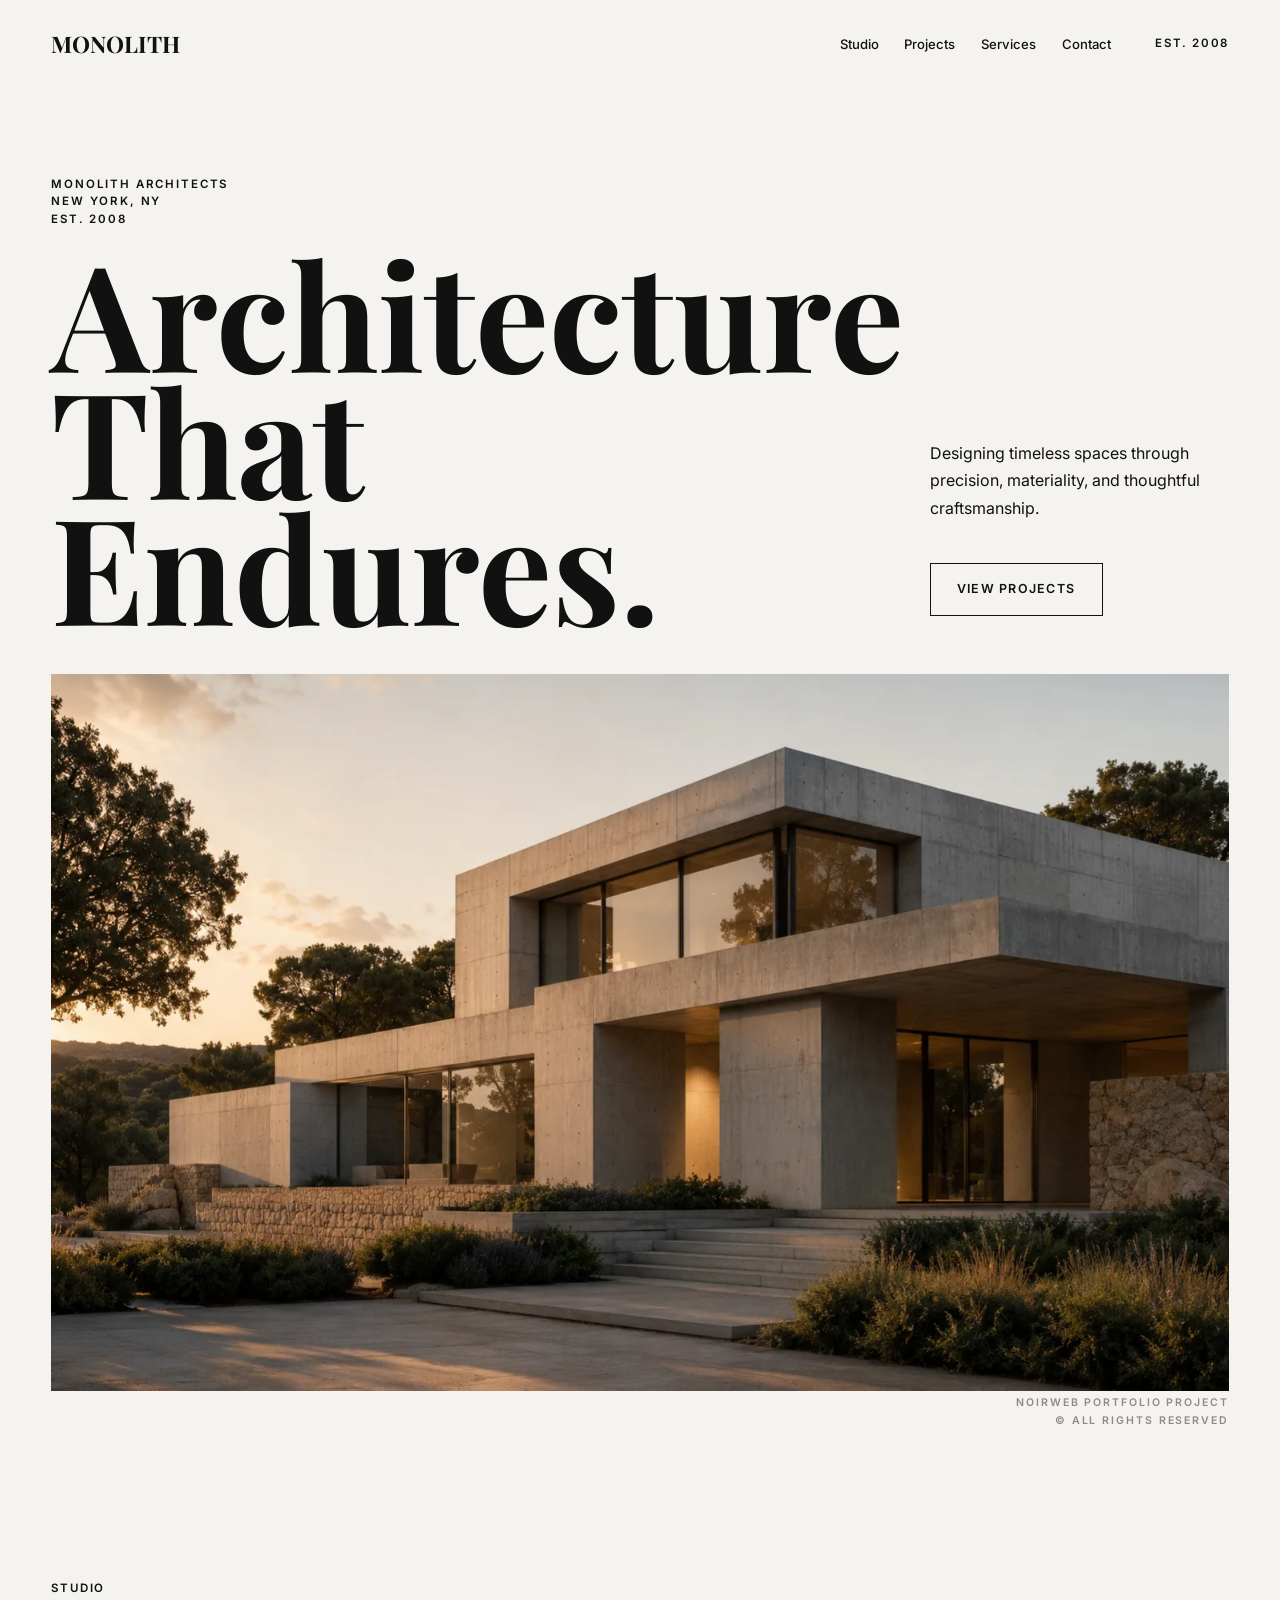
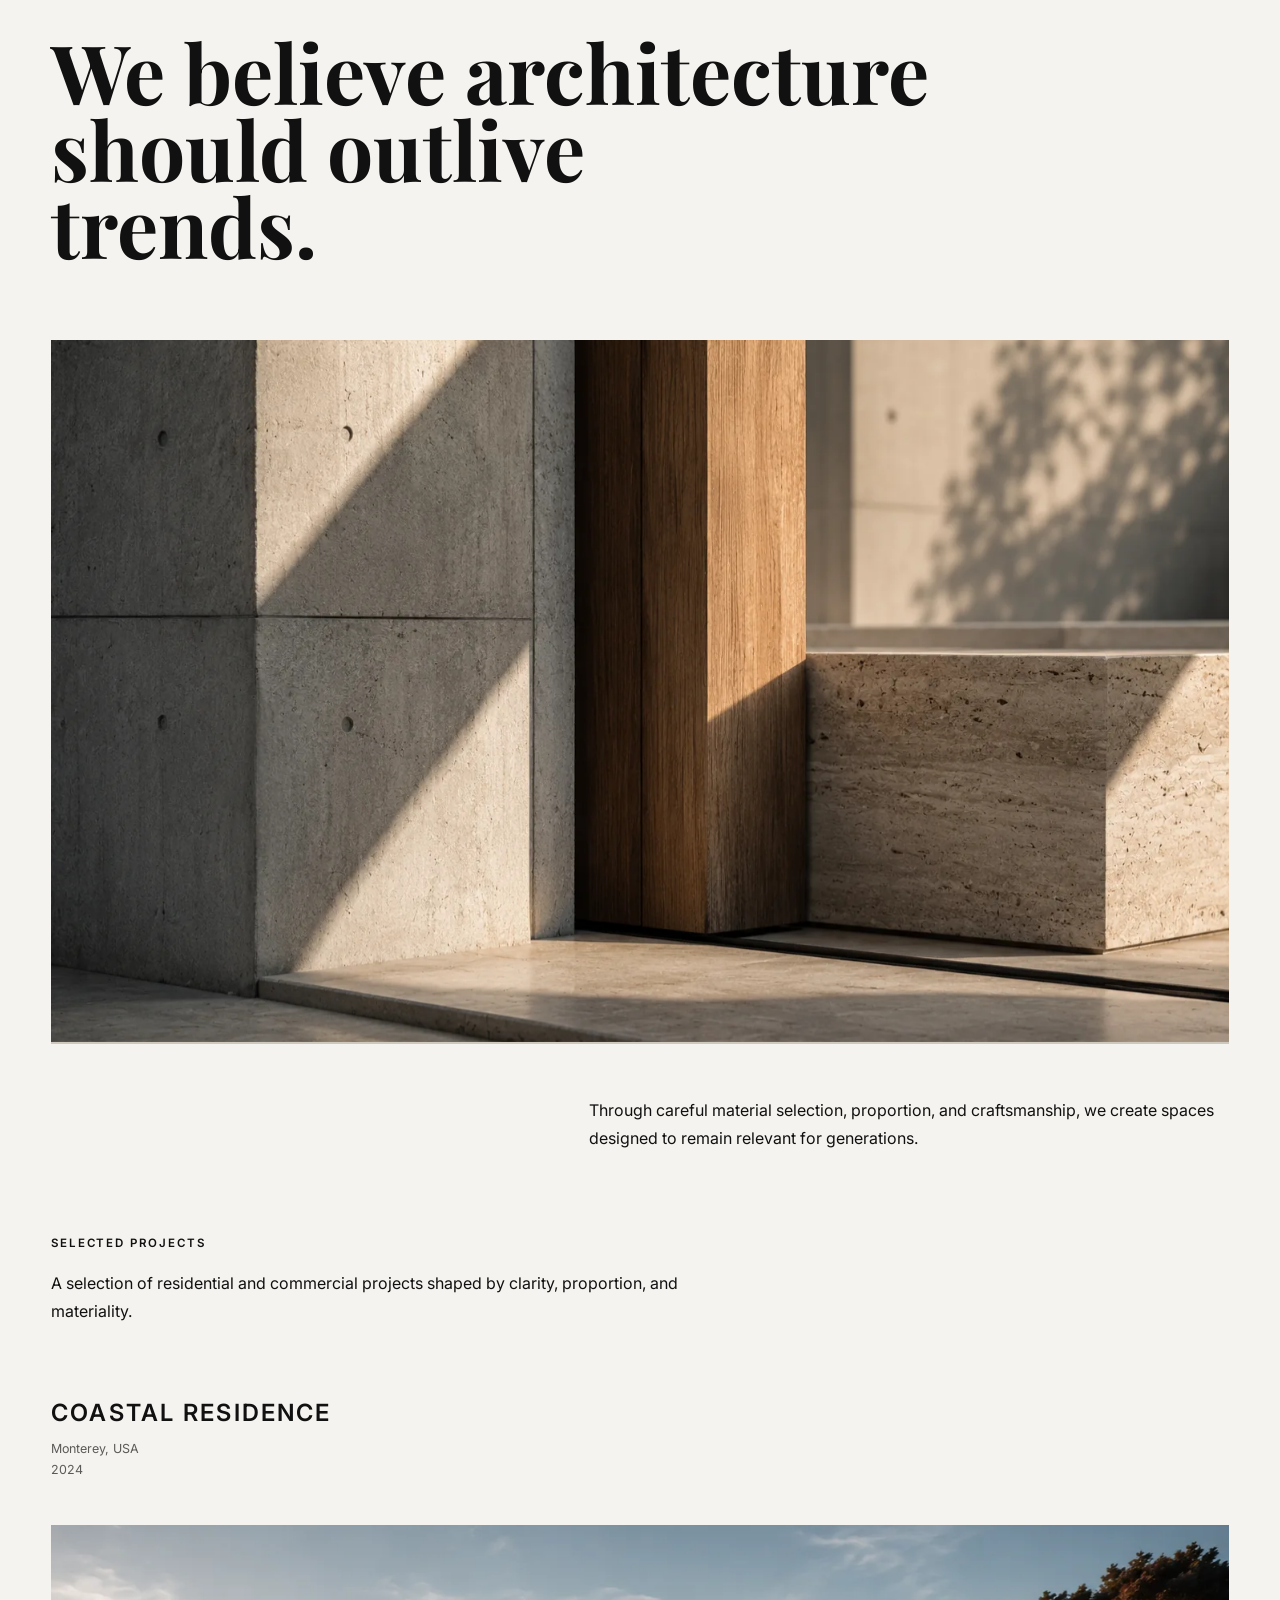
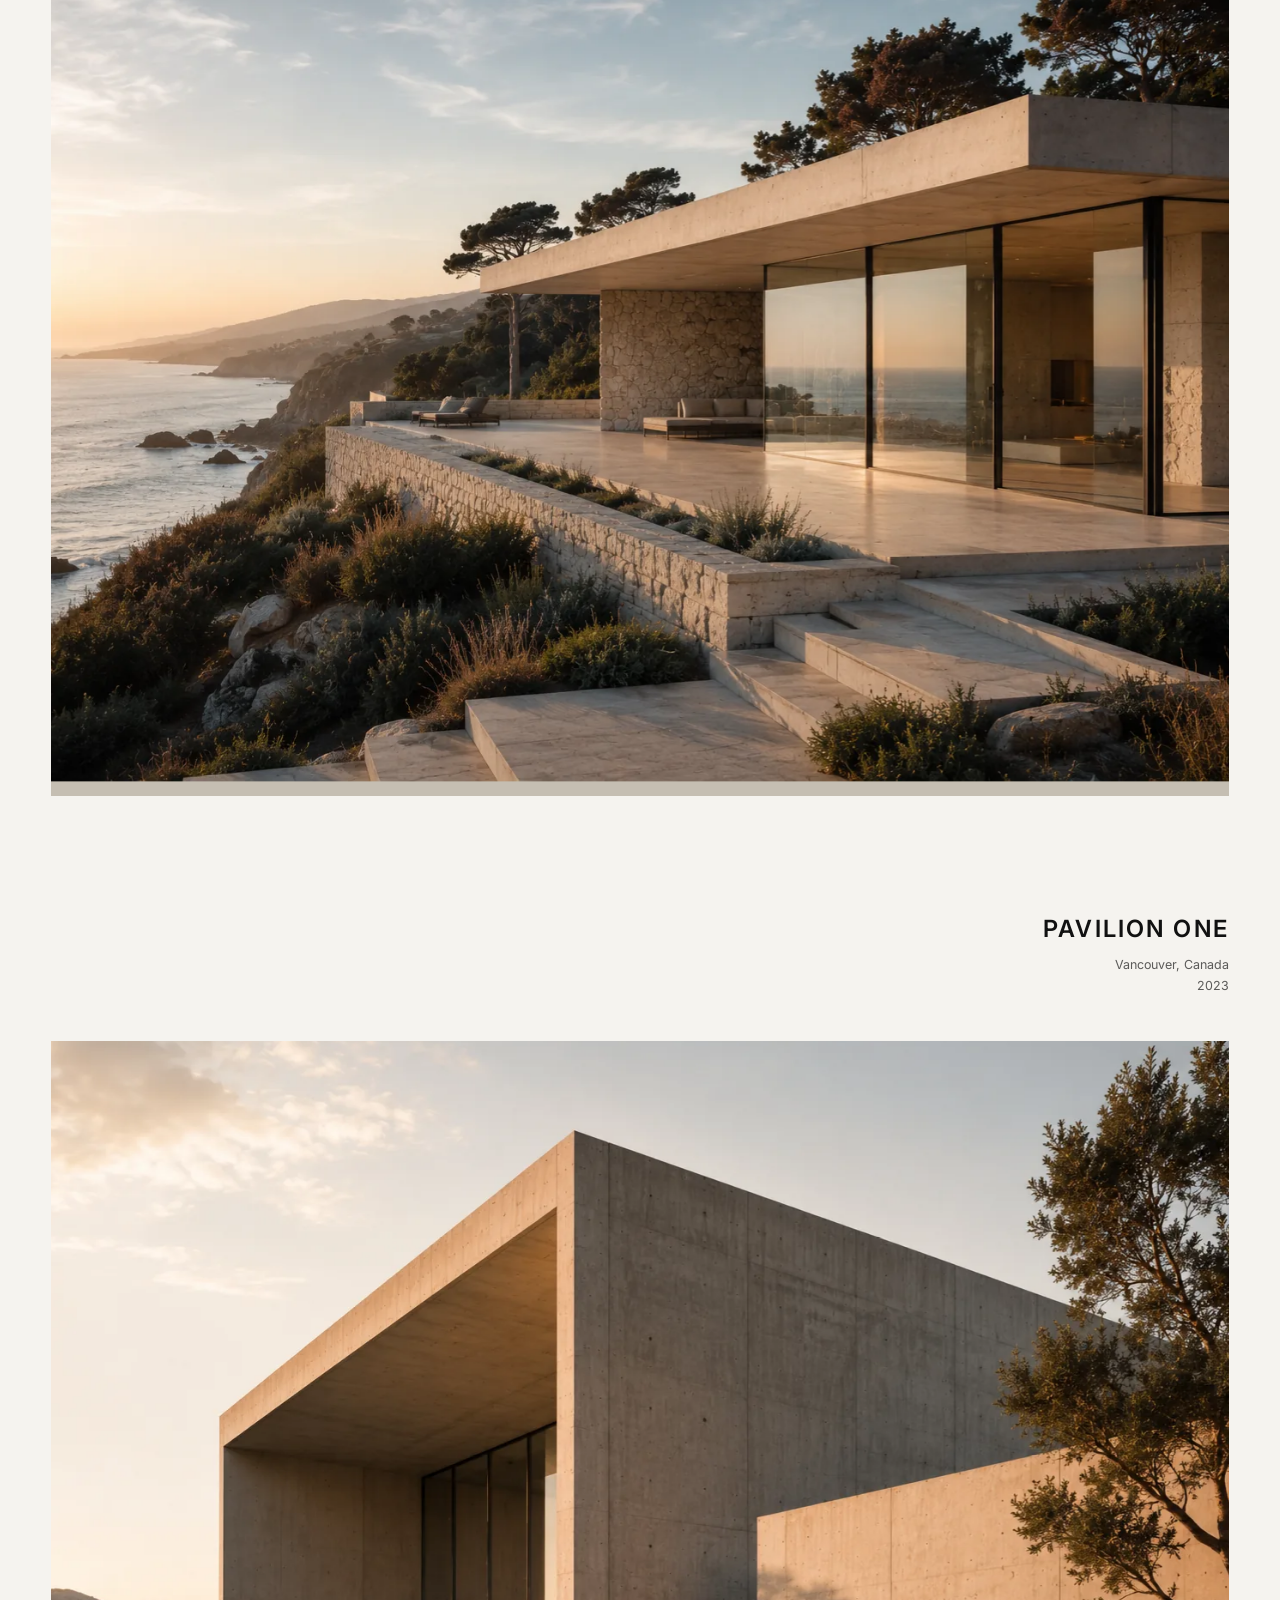
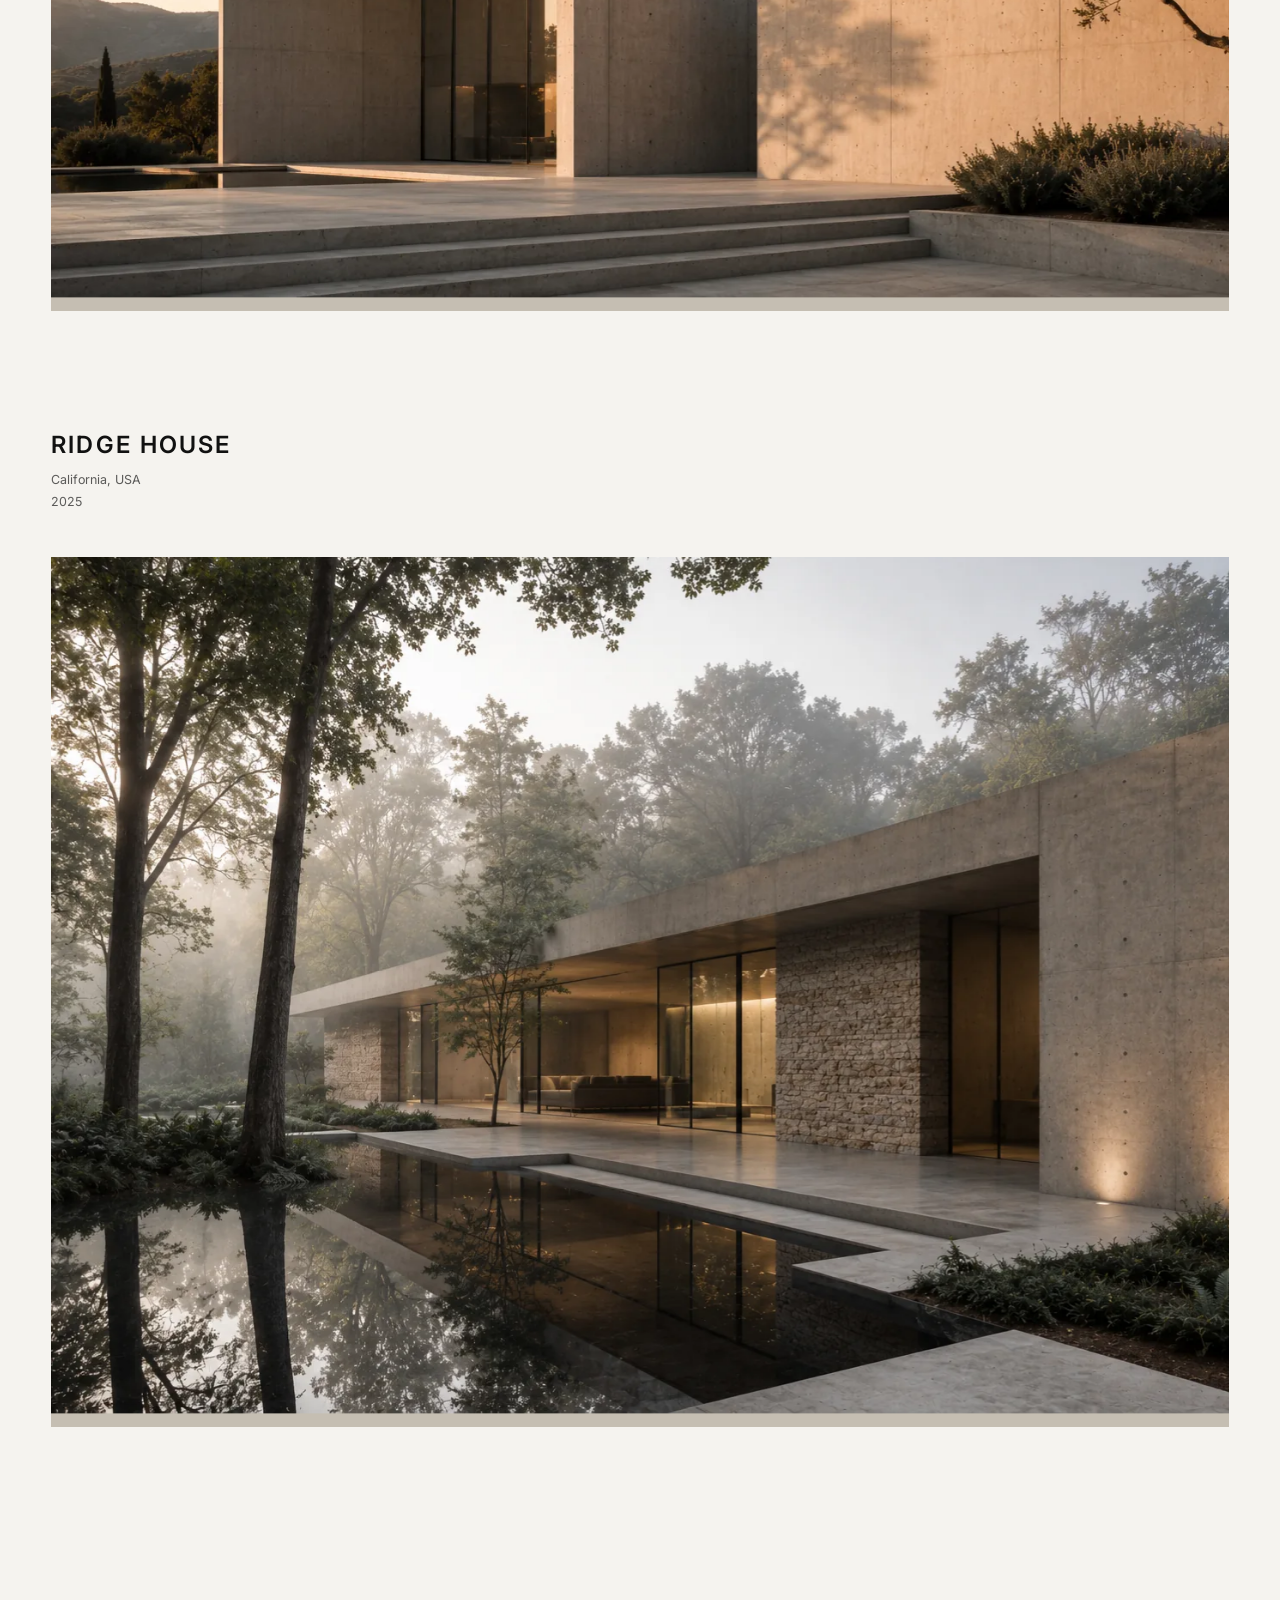
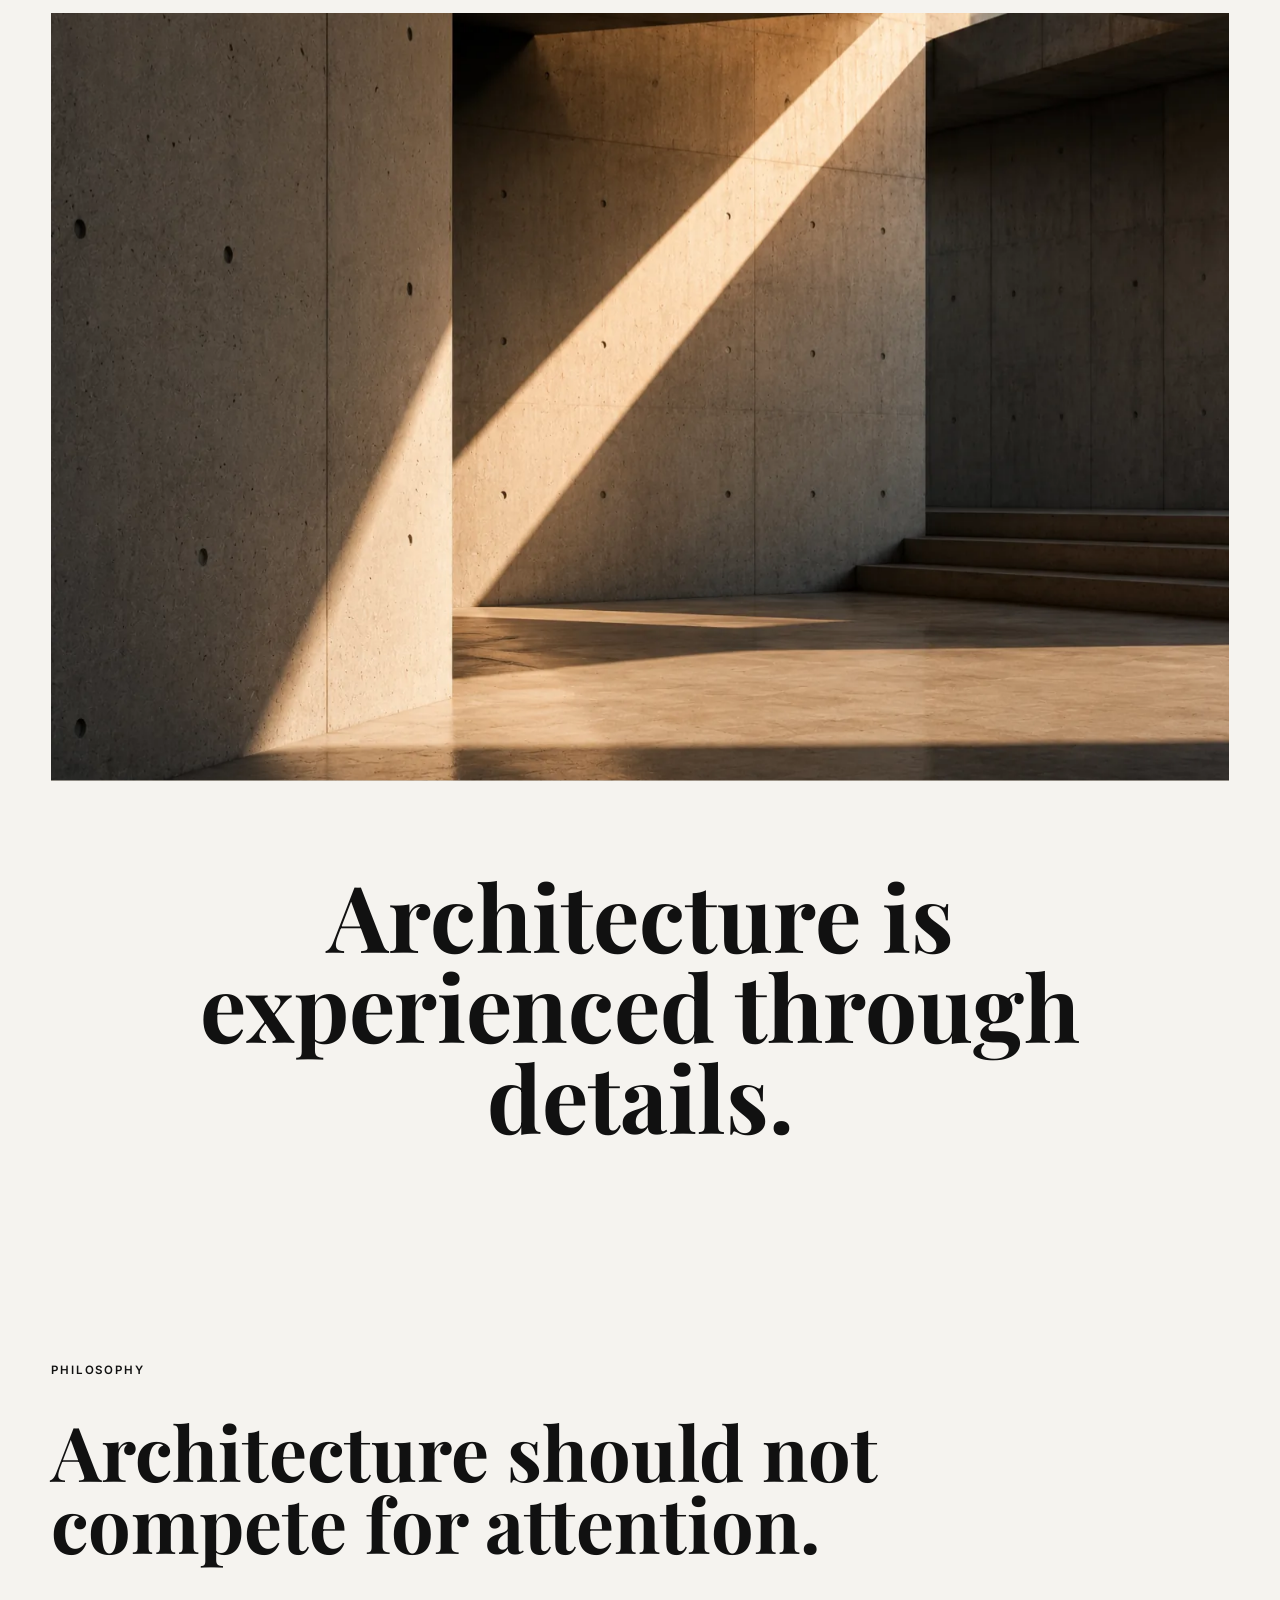
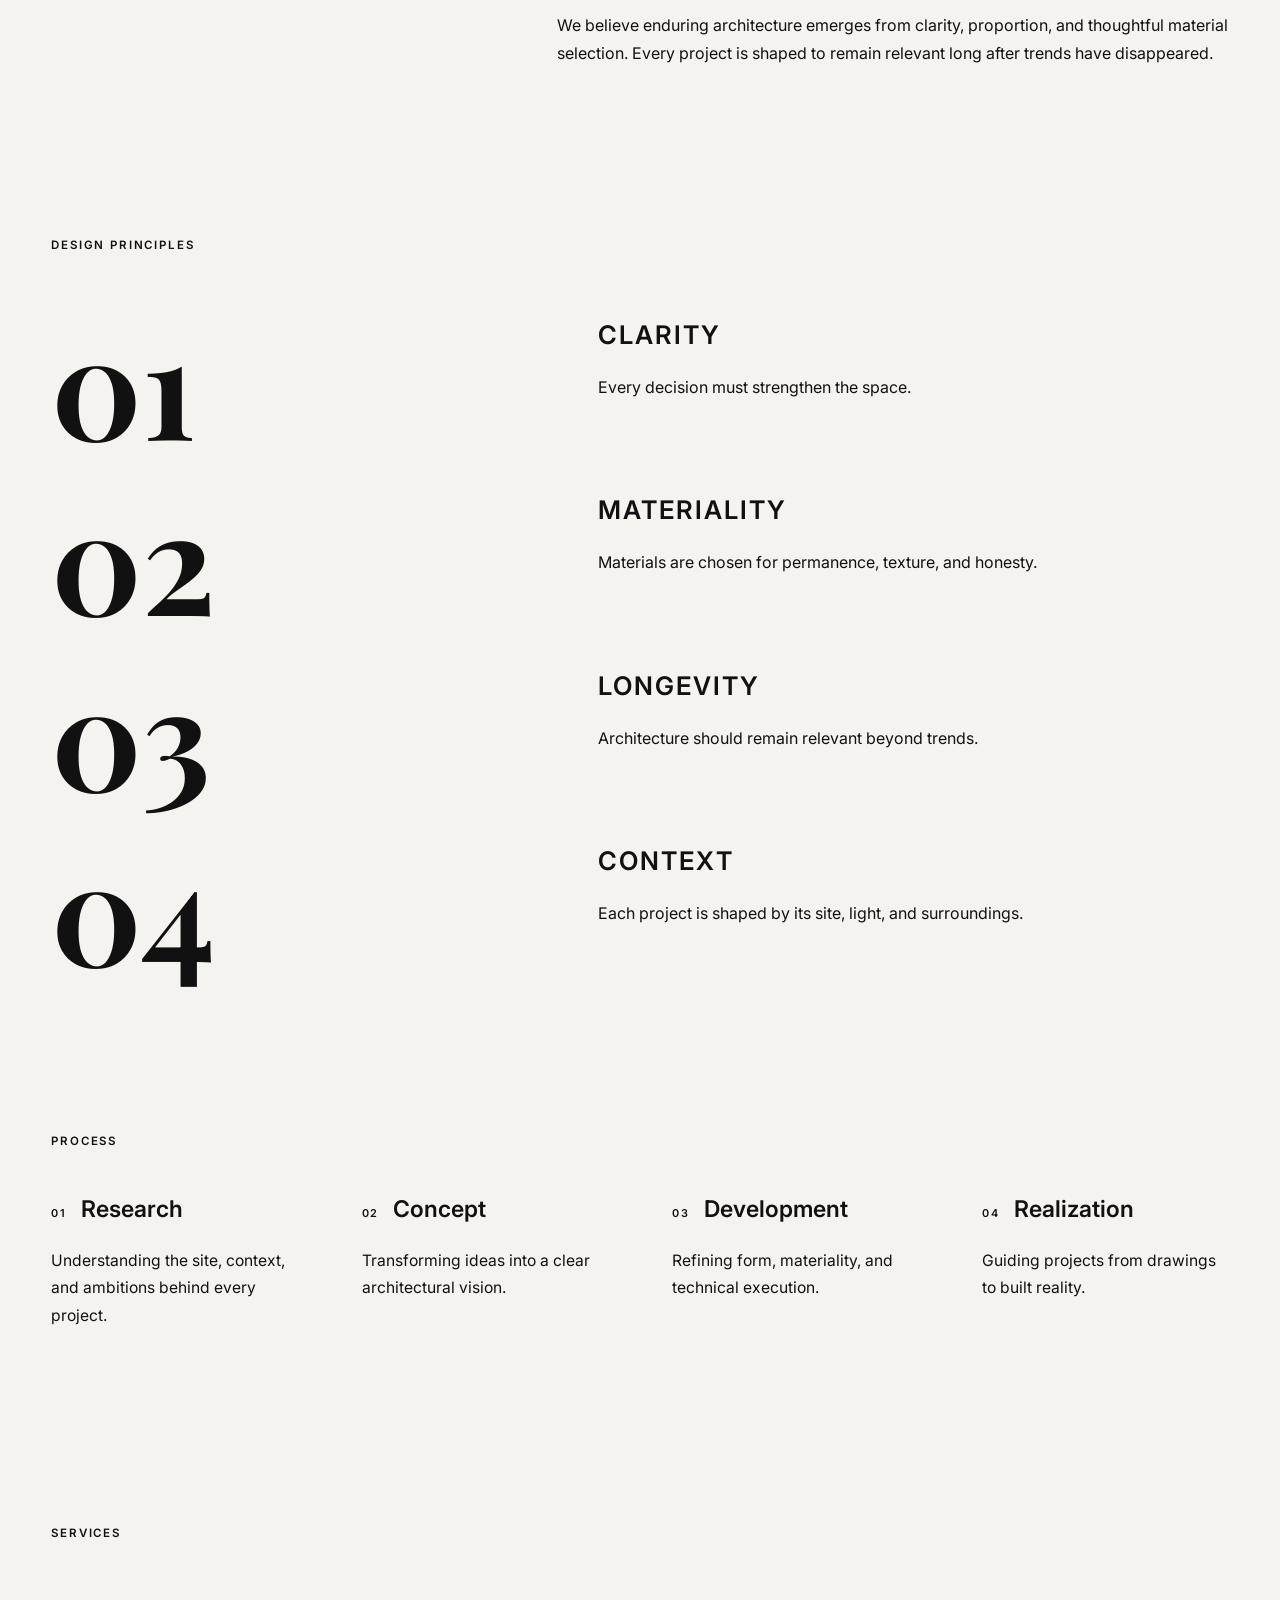
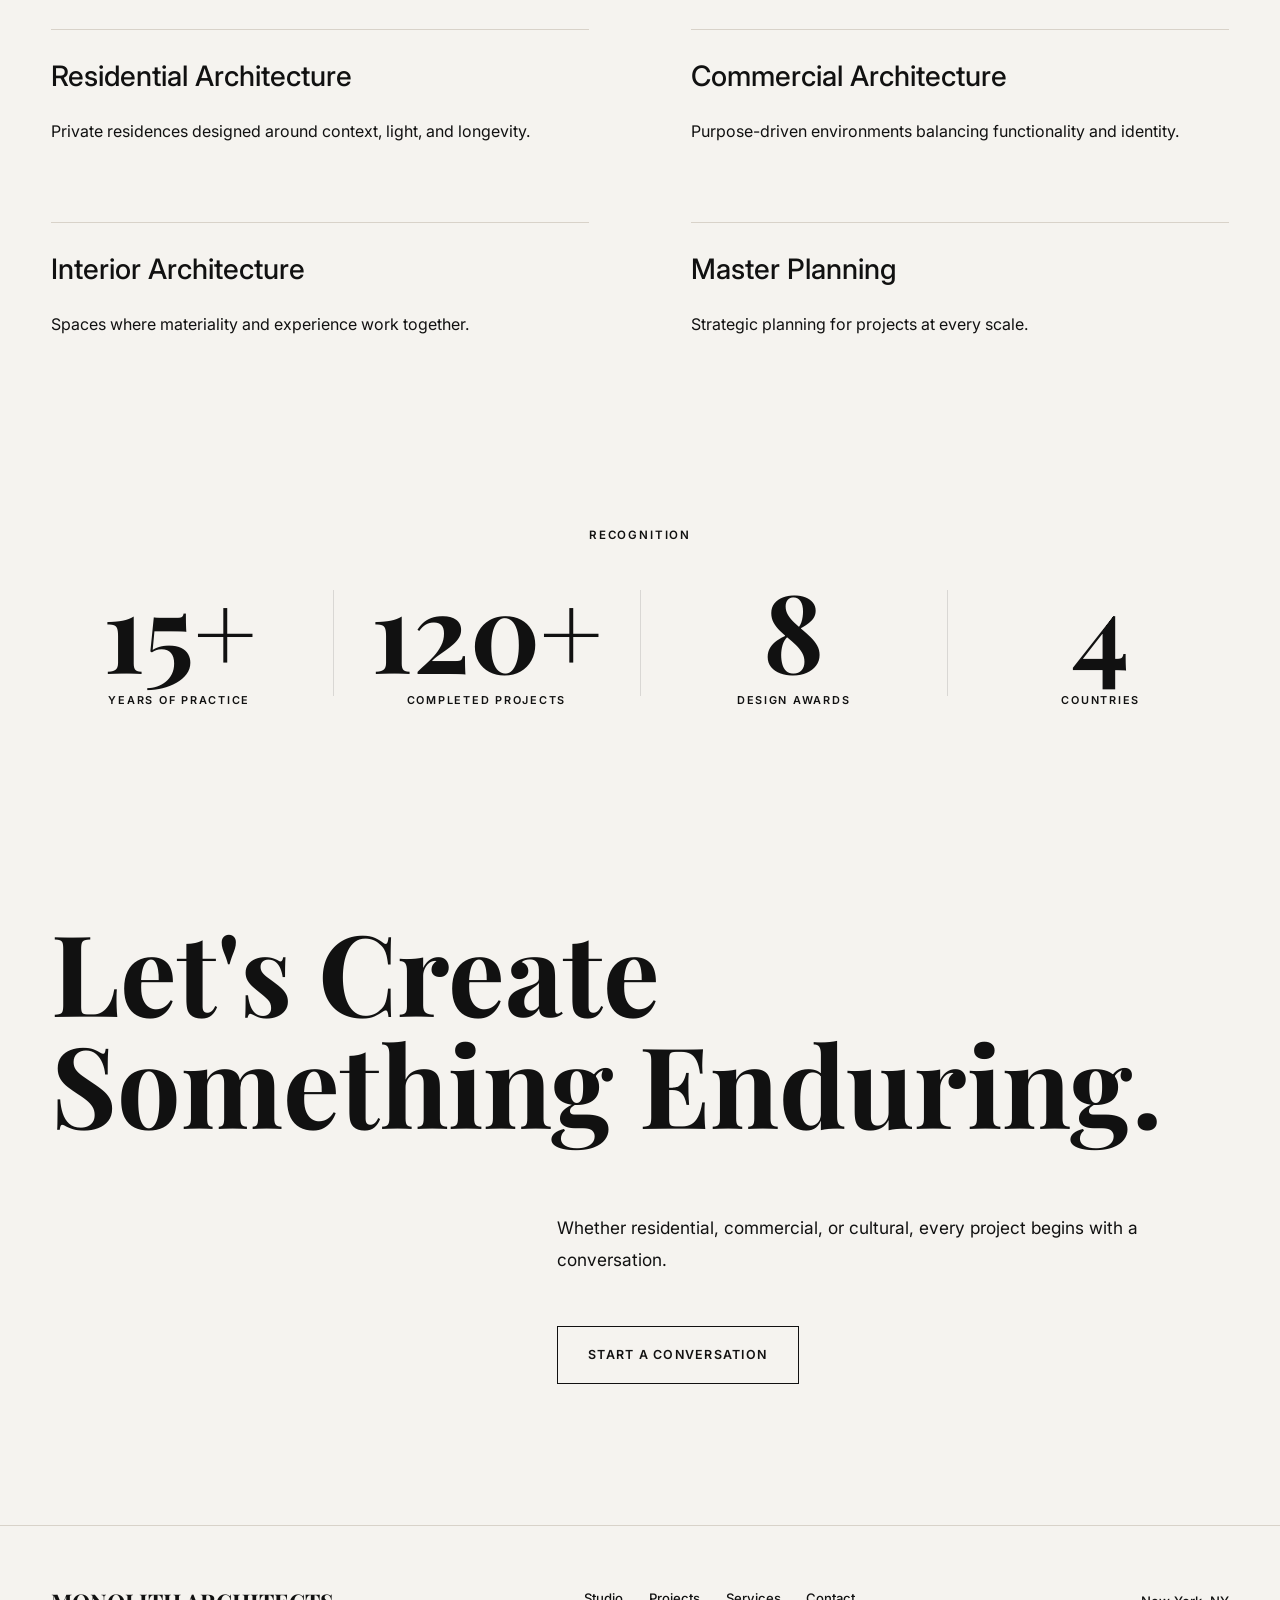
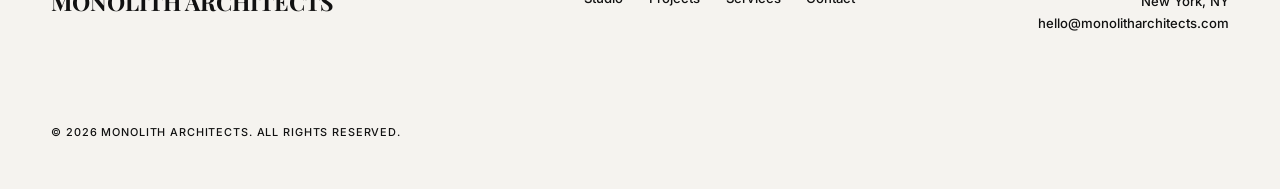
==== work/architecture-studio/index.html @ caad2c8f "Add portfolio projects to NoirWeb Studio" ====
<!DOCTYPE html>
<html lang="en">
  <head>
    <meta charset="UTF-8" />
    <meta name="viewport" content="width=device-width, initial-scale=1.0" />
    <meta
      name="description"
      content="Monolith Architects is a New York architecture studio designing timeless residential and commercial spaces through precision, materiality, and craftsmanship."
    />
    <title>Monolith Architects | Architecture Studio</title>
    <link rel="icon" href="assets/favicon.svg" type="image/svg+xml" />
    <link rel="preconnect" href="https://fonts.googleapis.com" />
    <link rel="preconnect" href="https://fonts.gstatic.com" crossorigin />
    <link
      href="https://fonts.googleapis.com/css2?family=Inter:wght@400;500;600&family=Playfair+Display:wght@600;700&display=swap"
      rel="stylesheet"
    />
    <link rel="stylesheet" href="style.css" />
  </head>
  <body>
    <header class="site-header" data-header>
      <nav class="navbar" aria-label="Primary navigation">
        <a class="brand" href="./" aria-label="Monolith Architects home">
          MONOLITH
        </a>

        <button
          class="menu-toggle"
          type="button"
          aria-label="Open navigation menu"
          aria-expanded="false"
          aria-controls="mobile-menu"
          data-menu-toggle
        >
          <span></span>
          <span></span>
        </button>

        <div class="nav-links" data-nav-links>
          <a href="#studio">Studio</a>
          <a href="#projects">Projects</a>
          <a href="#services">Services</a>
          <a href="#contact">Contact</a>
          <span class="established" aria-label="Established 2008">
            EST. 2008
          </span>
        </div>
      </nav>

      <div class="mobile-menu" id="mobile-menu" data-mobile-menu>
        <a href="#studio">Studio</a>
        <a href="#projects">Projects</a>
        <a href="#services">Services</a>
        <a href="#contact">Contact</a>
      </div>
    </header>

    <main>
      <section class="hero reveal-section" aria-labelledby="hero-title">
        <div class="hero-content">
          <div class="hero-meta">
            <p class="hero-label">MONOLITH ARCHITECTS</p>
            <p>NEW YORK, NY</p>
            <p>EST. 2008</p>
          </div>
          <h1 class="hero-title" id="hero-title">
            Architecture<br />
            That Endures.
          </h1>
          <div class="hero-copy">
            <p>
              Designing timeless spaces through precision, materiality, and
              thoughtful craftsmanship.
            </p>
            <a class="primary-button" href="#projects">View Projects</a>
          </div>
        </div>

        <div
          class="hero-image-placeholder"
        >
          <picture>
            <source
              type="image/webp"
              srcset="
                assets/images/hero-monolith-768.webp 768w,
                assets/images/hero-monolith.webp     1536w
              "
              sizes="100vw"
            />
            <img
              src="assets/images/hero-monolith.jpg"
              alt="Monolith Architects exterior architecture"
              width="1536"
              height="1024"
              decoding="async"
              fetchpriority="high"
              data-parallax-image
            />
          </picture>
        </div>

        <p class="hero-attribution">
          NOIRWEB PORTFOLIO PROJECT<br />
          &copy; ALL RIGHTS RESERVED
        </p>
      </section>

      <section
        class="studio reveal-section"
        id="studio"
        data-nav-section="studio"
        aria-labelledby="studio-title"
      >
        <p class="section-label">STUDIO</p>

        <h2 class="studio-title" id="studio-title">
          We believe architecture<br />
          should outlive<br />
          trends.
        </h2>

        <div
          class="studio-image-placeholder"
        >
          <picture>
            <source
              type="image/webp"
              srcset="
                assets/images/studio-detail-768.webp 768w,
                assets/images/studio-detail.webp     1536w
              "
              sizes="100vw"
            />
            <img
              src="assets/images/studio-detail.jpg"
              alt="Architectural studio material detail"
              width="1536"
              height="1024"
              loading="lazy"
              decoding="async"
              data-parallax-image
            />
          </picture>
        </div>

        <p class="studio-copy">
          Through careful material selection, proportion, and craftsmanship, we
          create spaces designed to remain relevant for generations.
        </p>
      </section>

      <section
        class="selected-projects reveal-section"
        id="projects"
        data-nav-section="projects"
        aria-labelledby="projects-title"
      >
        <div class="projects-intro">
          <p class="section-label" id="projects-title">SELECTED PROJECTS</p>
          <p>
            A selection of residential and commercial projects shaped by
            clarity, proportion, and materiality.
          </p>
        </div>

        <div class="project-list">
          <article class="project-entry">
            <div class="project-meta">
              <h2>COASTAL RESIDENCE</h2>
              <p>Monterey, USA</p>
              <p>2024</p>
            </div>

            <div
              class="project-image-placeholder"
            >
              <picture>
                <source
                  type="image/webp"
                  srcset="
                    assets/images/coastal-residence-768.webp 768w,
                    assets/images/coastal-residence.webp     1536w
                  "
                  sizes="100vw"
                />
                <img
                  src="assets/images/coastal-residence.jpg"
                  alt="Coastal Residence architecture project"
                  width="1536"
                  height="1024"
                  loading="lazy"
                  decoding="async"
                  data-parallax-image
                />
              </picture>
            </div>
          </article>

          <article class="project-entry project-entry-right">
            <div class="project-meta">
              <h2>PAVILION ONE</h2>
              <p>Vancouver, Canada</p>
              <p>2023</p>
            </div>

            <div
              class="project-image-placeholder"
            >
              <picture>
                <source
                  type="image/webp"
                  srcset="
                    assets/images/pavilion-one-768.webp 768w,
                    assets/images/pavilion-one.webp     1536w
                  "
                  sizes="100vw"
                />
                <img
                  src="assets/images/pavilion-one.jpg"
                  alt="Pavilion One architecture project"
                  width="1536"
                  height="1024"
                  loading="lazy"
                  decoding="async"
                  data-parallax-image
                />
              </picture>
            </div>
          </article>

          <article class="project-entry">
            <div class="project-meta">
              <h2>RIDGE HOUSE</h2>
              <p>California, USA</p>
              <p>2025</p>
            </div>

            <div
              class="project-image-placeholder"
            >
              <picture>
                <source
                  type="image/webp"
                  srcset="
                    assets/images/project-03-768.webp 768w,
                    assets/images/project-03.webp     1536w
                  "
                  sizes="100vw"
                />
                <img
                  src="assets/images/project-03.jpg"
                  alt="Ridge House architecture project"
                  width="1536"
                  height="1024"
                  loading="lazy"
                  decoding="async"
                  data-parallax-image
                />
              </picture>
            </div>
          </article>
        </div>
      </section>

      <section
        class="architectural-detail reveal-section"
        data-nav-section="projects"
        aria-labelledby="detail-title"
      >
        <div
          class="detail-image-placeholder"
        >
          <picture>
            <source
              type="image/webp"
              srcset="
                assets/images/architectural-detail-768.webp 768w,
                assets/images/architectural-detail.webp     1536w
              "
              sizes="100vw"
            />
            <img
              src="assets/images/architectural-detail.jpg"
              alt="Architectural detail study"
              width="1536"
              height="1024"
              loading="lazy"
              decoding="async"
              data-parallax-image
            />
          </picture>
        </div>

        <h2 class="detail-title" id="detail-title">
          Architecture is experienced through details.
        </h2>
      </section>

      <section
        class="philosophy reveal-section"
        data-nav-section="studio"
        aria-labelledby="philosophy-title"
      >
        <p class="section-label">PHILOSOPHY</p>

        <h2 class="philosophy-title" id="philosophy-title">
          Architecture should not<br />
          compete for attention.
        </h2>

        <p class="philosophy-copy">
          We believe enduring architecture emerges from clarity, proportion, and
          thoughtful material selection. Every project is shaped to remain
          relevant long after trends have disappeared.
        </p>
      </section>

      <section
        class="design-principles reveal-section"
        data-nav-section="studio"
        aria-labelledby="principles-title"
      >
        <p class="section-label" id="principles-title">DESIGN PRINCIPLES</p>

        <div class="principles-list">
          <article class="principle-item">
            <p class="principle-number">01</p>
            <div>
              <h2>CLARITY</h2>
              <p>Every decision must strengthen the space.</p>
            </div>
          </article>

          <article class="principle-item">
            <p class="principle-number">02</p>
            <div>
              <h2>MATERIALITY</h2>
              <p>
                Materials are chosen for permanence, texture, and honesty.
              </p>
            </div>
          </article>

          <article class="principle-item">
            <p class="principle-number">03</p>
            <div>
              <h2>LONGEVITY</h2>
              <p>Architecture should remain relevant beyond trends.</p>
            </div>
          </article>

          <article class="principle-item">
            <p class="principle-number">04</p>
            <div>
              <h2>CONTEXT</h2>
              <p>Each project is shaped by its site, light, and surroundings.</p>
            </div>
          </article>
        </div>
      </section>

      <section
        class="process reveal-section"
        data-nav-section="studio"
        aria-labelledby="process-title"
      >
        <p class="section-label" id="process-title">PROCESS</p>

        <div class="process-list">
          <article class="process-stage">
            <h2><span>01</span> Research</h2>
            <p>
              Understanding the site, context, and ambitions behind every
              project.
            </p>
          </article>

          <article class="process-stage">
            <h2><span>02</span> Concept</h2>
            <p>Transforming ideas into a clear architectural vision.</p>
          </article>

          <article class="process-stage">
            <h2><span>03</span> Development</h2>
            <p>Refining form, materiality, and technical execution.</p>
          </article>

          <article class="process-stage">
            <h2><span>04</span> Realization</h2>
            <p>Guiding projects from drawings to built reality.</p>
          </article>
        </div>
      </section>

      <section
        class="services reveal-section"
        id="services"
        data-nav-section="services"
        aria-labelledby="services-title"
      >
        <p class="section-label" id="services-title">SERVICES</p>

        <div class="services-list">
          <article class="service-item">
            <h2>Residential Architecture</h2>
            <p>
              Private residences designed around context, light, and longevity.
            </p>
          </article>

          <article class="service-item">
            <h2>Commercial Architecture</h2>
            <p>
              Purpose-driven environments balancing functionality and identity.
            </p>
          </article>

          <article class="service-item">
            <h2>Interior Architecture</h2>
            <p>Spaces where materiality and experience work together.</p>
          </article>

          <article class="service-item">
            <h2>Master Planning</h2>
            <p>Strategic planning for projects at every scale.</p>
          </article>
        </div>
      </section>

      <section
        class="recognition reveal-section"
        data-nav-section="contact"
        aria-labelledby="recognition-title"
      >
        <p class="section-label" id="recognition-title">RECOGNITION</p>

        <div class="recognition-list">
          <div class="recognition-item">
            <p class="recognition-number" data-count-to="15" data-count-suffix="+">
              15+
            </p>
            <p>Years of Practice</p>
          </div>

          <div class="recognition-item">
            <p class="recognition-number" data-count-to="120" data-count-suffix="+">
              120+
            </p>
            <p>Completed Projects</p>
          </div>

          <div class="recognition-item">
            <p class="recognition-number" data-count-to="8">8</p>
            <p>Design Awards</p>
          </div>

          <div class="recognition-item">
            <p class="recognition-number" data-count-to="4">4</p>
            <p>Countries</p>
          </div>
        </div>
      </section>

      <section
        class="contact-cta reveal-section"
        id="contact"
        data-nav-section="contact"
        aria-labelledby="contact-title"
      >
        <h2 class="contact-title" id="contact-title">
          Let's Create<br />
          Something Enduring.
        </h2>

        <div class="contact-content">
          <p>
            Whether residential, commercial, or cultural, every project begins
            with a conversation.
          </p>
          <a class="primary-button" href="mailto:hello@monolitharchitects.com">
            Start a Conversation
          </a>
        </div>
      </section>
    </main>

    <footer class="site-footer" data-nav-section="contact">
      <div class="footer-main">
        <a class="footer-brand" href="./" aria-label="Monolith Architects home">
          MONOLITH ARCHITECTS
        </a>

        <nav class="footer-nav" aria-label="Footer navigation">
          <a href="#studio">Studio</a>
          <a href="#projects">Projects</a>
          <a href="#services">Services</a>
          <a href="#contact">Contact</a>
        </nav>

        <div class="footer-contact">
          <p>New York, NY</p>
          <a href="mailto:hello@monolitharchitects.com">
            hello@monolitharchitects.com
          </a>
        </div>
      </div>

      <p class="footer-copyright">
        &copy; 2026 Monolith Architects. All Rights Reserved.
      </p>
    </footer>

    <script src="script.js"></script>
  </body>
</html>
---- work/architecture-studio/style.css ----
:root {
  --color-background: #f5f3ef;
  --color-text: #111111;
  --color-border: #d8d2c9;
  --font-brand: "Playfair Display", Georgia, serif;
  --font-body: "Inter", Arial, sans-serif;
  --header-height: 88px;
  --page-padding: clamp(1.25rem, 4vw, 3.5rem);
}

* {
  box-sizing: border-box;
}

html {
  max-width: 100%;
  min-height: 100%;
  overflow-x: hidden;
  background: var(--color-background);
  scroll-behavior: smooth;
}

body {
  max-width: 100%;
  overflow-x: hidden;
  margin: 0;
  background: var(--color-background);
  color: var(--color-text);
  font-family: var(--font-body);
}

img {
  max-width: 100%;
}

a {
  color: inherit;
  text-decoration: none;
}

a:focus-visible,
button:focus-visible {
  outline: 1px solid currentColor;
  outline-offset: 0.35rem;
}

button {
  border: 0;
  background: none;
  color: inherit;
  font: inherit;
}

main {
  background: var(--color-background);
}

section[id] {
  scroll-margin-top: calc(var(--header-height) + 2rem);
}

.reveal-section {
  opacity: 0;
  transform: translateY(24px);
  transition:
    opacity 900ms ease,
    transform 900ms ease;
}

.reveal-section.is-visible {
  opacity: 1;
  transform: translateY(0);
}

.site-header {
  position: sticky;
  top: 0;
  z-index: 20;
  width: 100%;
  background: transparent;
  border-bottom: 1px solid transparent;
  transition:
    background 220ms ease,
    border-color 220ms ease,
    backdrop-filter 220ms ease;
}

.site-header.is-scrolled {
  background: rgba(245, 243, 239, 0.88);
  border-bottom-color: var(--color-border);
  backdrop-filter: blur(12px);
}

.navbar {
  position: relative;
  display: grid;
  grid-template-columns: minmax(max-content, 0.65fr) auto;
  align-items: center;
  min-height: var(--header-height);
  padding: 0 var(--page-padding);
}

.brand {
  justify-self: start;
  font-family: var(--font-brand);
  font-size: clamp(1.4rem, 1.78vw, 1.8rem);
  font-weight: 700;
  line-height: 1;
  letter-spacing: 0;
  transition: opacity 180ms ease;
}

.established {
  margin-left: clamp(0.75rem, 1.5vw, 1.4rem);
  font-size: 0.72rem;
  font-weight: 600;
  line-height: 1;
  letter-spacing: 0.14em;
  text-transform: uppercase;
}

.nav-links {
  justify-self: end;
  display: flex;
  align-items: center;
  gap: clamp(1.2rem, 2vw, 2rem);
  font-size: 0.82rem;
  font-weight: 500;
}

.nav-links a,
.mobile-menu a {
  position: relative;
  transition: opacity 180ms ease;
}

.nav-links a::after,
.mobile-menu a::after {
  position: absolute;
  left: 0;
  bottom: -0.45rem;
  width: 100%;
  height: 1px;
  background: var(--color-text);
  content: "";
  opacity: 0;
  transform: scaleX(0.72);
  transform-origin: left center;
  transition:
    opacity 180ms ease,
    transform 180ms ease;
}

.nav-links a.is-active::after,
.mobile-menu a.is-active::after {
  opacity: 1;
  transform: scaleX(1);
}

.brand:hover,
.nav-links a:hover,
.mobile-menu a:hover {
  opacity: 0.58;
}

.menu-toggle {
  display: none;
}

.mobile-menu {
  display: none;
}

.cursor-follower {
  position: fixed;
  top: 0;
  left: 0;
  z-index: 100;
  width: 2rem;
  height: 2rem;
  border: 1px solid rgba(17, 17, 17, 0.22);
  border-radius: 50%;
  opacity: 0;
  pointer-events: none;
  transform: translate3d(-50%, -50%, 0) scale(0.82);
  transition:
    opacity 220ms ease,
    border-color 220ms ease,
    background 220ms ease;
  will-change: transform;
}

.cursor-follower.is-visible {
  opacity: 0.72;
}

.cursor-follower.is-interactive {
  border-color: rgba(17, 17, 17, 0.34);
  background: rgba(17, 17, 17, 0.045);
}

.hero {
  position: relative;
  min-height: calc(100vh - var(--header-height));
  padding: clamp(4rem, 7vw, 7rem) var(--page-padding)
    clamp(3rem, 5vw, 5rem);
}

.hero-content {
  display: grid;
  grid-template-columns: minmax(0, 1.45fr) minmax(18rem, 0.55fr);
  column-gap: clamp(2rem, 7vw, 7rem);
  align-items: end;
  margin-bottom: clamp(2rem, 3.5vw, 3.5rem);
}

.hero-meta {
  grid-column: 1 / -1;
  display: flex;
  flex-direction: column;
  gap: 0.38rem;
  margin: 0 0 clamp(1rem, 2vw, 1.5rem);
}

.hero-meta p {
  margin: 0;
  font-size: 0.72rem;
  font-weight: 600;
  line-height: 1;
  letter-spacing: 0.16em;
  text-transform: uppercase;
}

.hero-title {
  margin: 0;
  font-family: var(--font-brand);
  font-size: clamp(5rem, 11.5vw, 12.5rem);
  font-weight: 700;
  line-height: 0.86;
  letter-spacing: 0;
}

.hero-copy {
  display: flex;
  flex-direction: column;
  align-items: flex-start;
  gap: clamp(1.75rem, 3.2vw, 2.75rem);
  padding-bottom: clamp(0.25rem, 1vw, 1rem);
}

.hero-copy p {
  max-width: 27rem;
  margin: 0;
  font-size: clamp(1rem, 1.25vw, 1.2rem);
  line-height: 1.7;
}

.primary-button {
  display: inline-flex;
  align-items: center;
  justify-content: center;
  min-height: 3.35rem;
  padding: 1.12rem 1.65rem;
  border: 1px solid var(--color-text);
  font-size: 0.78rem;
  font-weight: 600;
  line-height: 1;
  text-transform: uppercase;
  letter-spacing: 0.1em;
  transition:
    background 180ms ease,
    color 180ms ease,
    opacity 180ms ease;
}

.primary-button:hover {
  background: var(--color-text);
  color: var(--color-background);
}

.hero-image-placeholder {
  position: relative;
  overflow: hidden;
  width: 100%;
  min-height: clamp(32rem, 56vw, 56rem);
  background: #d8d2c9;
}

.hero-image-placeholder picture,
.studio-image-placeholder picture,
.project-image-placeholder picture,
.detail-image-placeholder picture {
  display: block;
  width: 100%;
  height: 100%;
}

.hero-attribution {
  position: absolute;
  right: var(--page-padding);
  bottom: clamp(1.15rem, 2vw, 1.75rem);
  margin: 0;
  color: rgba(17, 17, 17, 0.46);
  font-family: var(--font-body);
  font-size: 0.66rem;
  font-weight: 600;
  line-height: 1.65;
  letter-spacing: 0.18em;
  text-align: right;
  text-transform: uppercase;
}

.studio {
  padding: clamp(6rem, 10vw, 10rem) var(--page-padding)
    clamp(2rem, 3vw, 3rem);
}

.section-label {
  margin: 0 0 clamp(1.5rem, 3vw, 2.75rem);
  font-size: 0.72rem;
  font-weight: 600;
  line-height: 1;
  letter-spacing: 0.16em;
  text-transform: uppercase;
}

.studio-title {
  max-width: 62rem;
  margin: 0 0 clamp(3rem, 6vw, 6rem);
  font-family: var(--font-brand);
  font-size: clamp(3rem, 6.4vw, 7.25rem);
  font-weight: 700;
  line-height: 0.94;
  letter-spacing: 0;
}

.studio-image-placeholder {
  position: relative;
  overflow: hidden;
  width: min(100%, 88rem);
  min-height: clamp(32rem, 55vw, 56rem);
  background: #cec8bd;
}

.studio-copy {
  max-width: 40rem;
  margin: clamp(2.25rem, 4vw, 4rem) 0 0 auto;
  font-size: clamp(1rem, 1.2vw, 1.18rem);
  line-height: 1.75;
}

.selected-projects {
  padding: clamp(2.25rem, 3.75vw, 3.75rem) var(--page-padding)
    clamp(3.75rem, 6.5vw, 6.5rem);
}

.projects-intro {
  max-width: 42rem;
  margin-bottom: clamp(3.75rem, 6vw, 6rem);
}

.projects-intro .section-label {
  margin-bottom: clamp(0.85rem, 1.5vw, 1.2rem);
}

.projects-intro p:not(.section-label) {
  margin: 0;
  font-size: clamp(1rem, 1.25vw, 1.2rem);
  line-height: 1.75;
}

.project-list {
  display: flex;
  flex-direction: column;
  gap: clamp(5.75rem, 9.5vw, 10.5rem);
}

.project-entry {
  display: grid;
  gap: clamp(2.25rem, 3.5vw, 3.75rem);
  cursor: pointer;
}

.project-image-placeholder {
  position: relative;
  overflow: hidden;
  width: 100%;
  min-height: clamp(42rem, 68vw, 72rem);
  background: #c5beb2;
}

.hero-image-placeholder img,
.studio-image-placeholder img,
.project-image-placeholder img,
.detail-image-placeholder img {
  position: absolute;
  inset: 0;
  width: 100%;
  height: 100%;
  object-fit: cover;
  transform: translateY(var(--parallax-y, 0px))
    scale(var(--image-scale, 1.045));
  will-change: transform;
}

.project-image-placeholder img {
  --image-scale: 1.01;
  transition: transform 1.2s ease;
}

.project-entry:hover .project-image-placeholder img {
  --image-scale: 1.03;
}

.project-meta {
  justify-self: start;
  min-width: min(100%, 18rem);
}

.project-entry-right .project-meta {
  justify-self: end;
  text-align: right;
}

.project-meta p,
.project-meta h2 {
  margin: 0;
}

.project-meta h2 {
  margin-bottom: 0.8rem;
  font-family: var(--font-body);
  font-size: clamp(1.32rem, 1.85vw, 2rem);
  font-weight: 600;
  line-height: 1;
  letter-spacing: 0.09em;
}

.project-meta p {
  color: rgba(17, 17, 17, 0.68);
  font-size: 0.78rem;
  font-weight: 400;
  line-height: 1.7;
}

.architectural-detail {
  padding: clamp(4.5rem, 8vw, 8rem) var(--page-padding)
    clamp(5rem, 9vw, 9rem);
}

.detail-image-placeholder {
  position: relative;
  overflow: hidden;
  width: 100%;
  min-height: clamp(36rem, 60vw, 62rem);
  background: #d1cbc1;
}

.detail-title {
  max-width: 70rem;
  margin: clamp(4rem, 7vw, 7rem) auto 0;
  font-family: var(--font-brand);
  font-size: clamp(3.5rem, 7.2vw, 8.5rem);
  font-weight: 700;
  line-height: 0.98;
  letter-spacing: 0;
  text-align: center;
}

.philosophy {
  padding: clamp(5rem, 8.5vw, 8.5rem) var(--page-padding)
    clamp(4.25rem, 6.75vw, 6.75rem);
}

.philosophy-title {
  max-width: 68rem;
  margin: 0;
  font-family: var(--font-brand);
  font-size: clamp(3rem, 5.9vw, 6.75rem);
  font-weight: 700;
  line-height: 0.96;
  letter-spacing: 0;
}

.philosophy-copy {
  max-width: 42rem;
  margin: clamp(2.5rem, 4vw, 4rem) 0 0 auto;
  font-size: clamp(1rem, 1.22vw, 1.18rem);
  line-height: 1.75;
}

.design-principles {
  padding: clamp(4.25rem, 6.75vw, 6.75rem) var(--page-padding)
    clamp(4.25rem, 6.75vw, 6.75rem);
}

.design-principles .section-label {
  margin-bottom: clamp(3.25rem, 5.5vw, 5.5rem);
}

.principles-list {
  display: grid;
  gap: clamp(2.5rem, 4.25vw, 4.25rem);
}

.principle-item {
  display: grid;
  grid-template-columns: minmax(8rem, 0.42fr) minmax(18rem, 0.58fr);
  column-gap: clamp(2rem, 7vw, 7rem);
  align-items: start;
}

.principle-number {
  margin: 0;
  font-family: var(--font-brand);
  font-size: clamp(5rem, 11vw, 12rem);
  font-weight: 700;
  line-height: 0.86;
  letter-spacing: 0;
}

.principle-item h2,
.principle-item p {
  margin: 0;
}

.principle-item h2 {
  margin-bottom: clamp(1.25rem, 2vw, 2rem);
  font-size: clamp(1.35rem, 2vw, 2.2rem);
  font-weight: 600;
  line-height: 1;
  letter-spacing: 0.08em;
}

.principle-item div p {
  max-width: 38rem;
  font-size: clamp(1rem, 1.25vw, 1.2rem);
  line-height: 1.75;
}

.process {
  padding: clamp(4rem, 6.25vw, 6.25rem) var(--page-padding)
    clamp(4.75rem, 7.5vw, 7.5rem);
}

.process .section-label {
  margin-bottom: clamp(2.5rem, 4vw, 4rem);
}

.process-list {
  display: grid;
  grid-template-columns: repeat(4, minmax(0, 1fr));
  column-gap: clamp(2.25rem, 5vw, 5.5rem);
  align-items: start;
}

.process-stage h2,
.process-stage p {
  margin: 0;
}

.process-stage h2 {
  display: flex;
  align-items: baseline;
  gap: 0.9rem;
  margin-bottom: clamp(1.25rem, 2vw, 2rem);
  font-size: clamp(1.35rem, 1.8vw, 2rem);
  font-weight: 600;
  line-height: 1;
}

.process-stage h2 span {
  font-size: 0.68rem;
  font-weight: 600;
  letter-spacing: 0.16em;
}

.process-stage p {
  max-width: 20rem;
  font-size: clamp(0.98rem, 1.1vw, 1.08rem);
  line-height: 1.75;
}

.services {
  padding: clamp(5rem, 8vw, 8rem) var(--page-padding)
    clamp(6rem, 10vw, 10rem);
}

.services .section-label {
  margin-bottom: clamp(4rem, 7vw, 7rem);
}

.services-list {
  display: grid;
  grid-template-columns: repeat(2, minmax(0, 1fr));
  column-gap: clamp(3rem, 8vw, 8rem);
  row-gap: clamp(3.5rem, 6vw, 5.5rem);
}

.service-item {
  padding-top: clamp(1.5rem, 2.5vw, 2.25rem);
  border-top: 1px solid var(--color-border);
  transition: border-color 700ms ease;
}

.service-item h2,
.service-item p {
  margin: 0;
}

.service-item h2 {
  margin-bottom: clamp(1.2rem, 2vw, 1.8rem);
  font-size: clamp(1.5rem, 2.2vw, 2.45rem);
  font-weight: 500;
  line-height: 1.05;
  transition: transform 700ms ease;
}

.service-item p {
  max-width: 32rem;
  font-size: clamp(1rem, 1.18vw, 1.14rem);
  line-height: 1.75;
  transition: opacity 700ms ease;
}

.service-item:hover {
  border-color: rgba(17, 17, 17, 0.42);
}

.service-item:hover h2 {
  transform: translateX(4px);
}

.service-item:hover p {
  opacity: 0.72;
}

.recognition {
  padding: clamp(3.25rem, 5vw, 5.5rem) var(--page-padding)
    clamp(3.25rem, 5vw, 5.5rem);
  text-align: center;
}

.recognition .section-label {
  margin-bottom: clamp(2rem, 3vw, 3rem);
}

.recognition-list {
  display: grid;
  grid-template-columns: repeat(4, minmax(0, 1fr));
  align-items: start;
  gap: clamp(1.75rem, 4vw, 4rem);
}

.recognition-item {
  position: relative;
  display: flex;
  flex-direction: column;
  align-items: center;
  gap: clamp(0.75rem, 1.1vw, 1rem);
}

.recognition-item + .recognition-item::before {
  position: absolute;
  top: 8%;
  bottom: 10%;
  left: calc(clamp(0.875rem, 2vw, 2rem) * -1);
  width: 1px;
  background: rgba(17, 17, 17, 0.12);
  content: "";
}

.recognition-item p {
  position: static;
  margin: 0;
  transform: none;
}

.recognition-number {
  display: block;
  font-family: var(--font-brand);
  font-size: clamp(4.5rem, 8.5vw, 9rem);
  font-weight: 700;
  line-height: 0.9;
  letter-spacing: 0;
}

.recognition-item p:not(.recognition-number) {
  display: block;
  max-width: 16rem;
  font-size: clamp(0.68rem, 0.78vw, 0.78rem);
  font-weight: 600;
  line-height: 1.55;
  letter-spacing: 0.16em;
  text-transform: uppercase;
}

.contact-cta {
  padding: clamp(6.75rem, 11vw, 11rem) var(--page-padding)
    clamp(6.75rem, 11vw, 11rem);
}

.contact-title {
  max-width: 72rem;
  margin: 0;
  font-family: var(--font-brand);
  font-size: clamp(4.4rem, 8.8vw, 10rem);
  font-weight: 700;
  line-height: 1;
  letter-spacing: 0;
  overflow: visible;
}

.contact-content {
  display: flex;
  flex-direction: column;
  align-items: flex-start;
  gap: clamp(2.5rem, 4vw, 3.75rem);
  max-width: 42rem;
  margin: clamp(3.25rem, 5.75vw, 5.75rem) 0 0 auto;
}

.contact-content p {
  margin: 0;
  font-size: clamp(1.08rem, 1.32vw, 1.26rem);
  line-height: 1.8;
}

.contact-content .primary-button {
  min-height: 3.65rem;
  padding: 1.26rem 1.9rem;
}

.site-footer {
  padding: clamp(3rem, 5vw, 5rem) var(--page-padding)
    clamp(2rem, 4vw, 3rem);
  border-top: 1px solid var(--color-border);
  font-family: var(--font-body);
}

.footer-main {
  display: grid;
  grid-template-columns: minmax(16rem, 1fr) auto minmax(14rem, 0.65fr);
  gap: clamp(2rem, 6vw, 6rem);
  align-items: start;
}

.footer-brand {
  width: fit-content;
  font-family: var(--font-brand);
  font-size: clamp(1.2rem, 1.8vw, 1.75rem);
  font-weight: 700;
  line-height: 1;
  letter-spacing: 0;
  transition: opacity 180ms ease;
}

.footer-nav {
  display: flex;
  gap: clamp(1.1rem, 2vw, 2rem);
  font-size: 0.82rem;
  font-weight: 500;
}

.footer-nav a,
.footer-contact a {
  transition: opacity 180ms ease;
}

.footer-nav a:hover,
.footer-brand:hover,
.footer-contact a:hover {
  opacity: 0.58;
}

.footer-contact {
  justify-self: end;
  font-size: 0.82rem;
  font-weight: 500;
  line-height: 1.7;
  text-align: right;
}

.footer-contact p {
  margin: 0;
}

.footer-copyright {
  margin: clamp(4rem, 7vw, 7rem) 0 0;
  font-size: 0.68rem;
  font-weight: 500;
  line-height: 1.5;
  letter-spacing: 0.08em;
  text-transform: uppercase;
}

@media (max-width: 760px) {
  :root {
    --header-height: 74px;
  }

  main,
  section,
  .site-footer {
    max-width: 100%;
  }

  .hero-title,
  .studio-title,
  .detail-title,
  .philosophy-title,
  .contact-title {
    max-width: 100%;
  }

  body.is-menu-open {
    overflow: hidden;
  }

  .navbar {
    display: flex;
    justify-content: space-between;
  }

  .established,
  .nav-links {
    display: none;
  }

  .menu-toggle {
    position: relative;
    z-index: 30;
    display: inline-flex;
    width: 42px;
    height: 42px;
    align-items: center;
    justify-content: center;
    cursor: pointer;
  }

  .menu-toggle span {
    position: absolute;
    width: 22px;
    height: 1px;
    background: var(--color-text);
    transition:
      transform 180ms ease,
      opacity 180ms ease;
  }

  .menu-toggle span:first-child {
    transform: translateY(-4px);
  }

  .menu-toggle span:last-child {
    transform: translateY(4px);
  }

  .menu-toggle.is-open span:first-child {
    transform: rotate(42deg);
  }

  .menu-toggle.is-open span:last-child {
    transform: rotate(-42deg);
  }

  .mobile-menu {
    position: fixed;
    inset: 0;
    z-index: 10;
    display: flex;
    flex-direction: column;
    justify-content: center;
    gap: 1.35rem;
    padding: calc(var(--header-height) + 2rem) var(--page-padding) 3rem;
    background: var(--color-background);
    opacity: 0;
    pointer-events: none;
    transform: translateY(-10px);
    transition:
      opacity 220ms ease,
      transform 220ms ease;
  }

  .mobile-menu.is-open {
    opacity: 1;
    pointer-events: auto;
    transform: translateY(0);
  }

  .mobile-menu a {
    width: fit-content;
    font-size: clamp(3rem, 14vw, 5.5rem);
    font-weight: 500;
    line-height: 0.94;
  }

  .mobile-menu a::after {
    bottom: -0.6rem;
  }

  .hero {
    min-height: auto;
    padding-top: clamp(3rem, 11vw, 5rem);
  }

  .hero-content {
    display: block;
    margin-bottom: clamp(2rem, 8vw, 3rem);
  }

  .hero-meta {
    margin-bottom: 1rem;
  }

  .hero-title {
    font-size: clamp(2.95rem, 13.4vw, 5.75rem);
    line-height: 0.94;
  }

  .hero-copy {
    gap: 1.75rem;
    margin-top: 2rem;
    padding-bottom: 0;
  }

  .hero-copy p {
    max-width: 31rem;
  }

  .hero-image-placeholder {
    min-height: clamp(30rem, 118vw, 44rem);
  }

  .hero-attribution {
    bottom: 1.15rem;
    max-width: calc(100% - (var(--page-padding) * 2));
    font-size: 0.63rem;
    line-height: 1.55;
    letter-spacing: 0.16em;
  }

  .studio {
    padding-top: clamp(4.75rem, 15vw, 6.75rem);
    padding-bottom: clamp(2rem, 7vw, 3rem);
  }

  .section-label {
    margin-bottom: 1.35rem;
  }

  .studio-title {
    margin-bottom: clamp(2.25rem, 9vw, 3.75rem);
    font-size: clamp(2.75rem, 12.5vw, 4.6rem);
    line-height: 0.96;
  }

  .studio-image-placeholder {
    min-height: clamp(24rem, 112vw, 40rem);
  }

  .studio-copy {
    margin-top: clamp(1.75rem, 8vw, 2.75rem);
    font-size: 1rem;
  }

  .selected-projects {
    padding-top: clamp(1.75rem, 6vw, 2.5rem);
    padding-bottom: clamp(3.25rem, 11vw, 4.75rem);
  }

  .projects-intro {
    margin-bottom: clamp(2.75rem, 9vw, 4rem);
  }

  .projects-intro .section-label {
    margin-bottom: 0.75rem;
  }

  .project-list {
    gap: clamp(4.25rem, 15vw, 5.75rem);
  }

  .project-image-placeholder {
    min-height: clamp(30rem, 128vw, 48rem);
  }

  .project-meta {
    min-width: 0;
  }

  .architectural-detail {
    padding-top: clamp(3.75rem, 13vw, 5.5rem);
    padding-bottom: clamp(4rem, 14vw, 6rem);
  }

  .detail-image-placeholder {
    min-height: clamp(28rem, 112vw, 42rem);
  }

  .detail-title {
    margin-top: clamp(4rem, 17vw, 6.75rem);
    font-size: clamp(3rem, 13.5vw, 5.25rem);
    line-height: 1;
  }

  .philosophy {
    padding-top: clamp(3.75rem, 12vw, 5.25rem);
    padding-bottom: clamp(3.5rem, 11vw, 4.75rem);
  }

  .philosophy-title {
    font-size: clamp(2.45rem, 10.4vw, 4rem);
    line-height: 0.98;
  }

  .philosophy-copy {
    margin-top: clamp(2rem, 7vw, 2.75rem);
    font-size: 1rem;
  }

  .design-principles {
    padding-top: clamp(3.5rem, 11vw, 4.75rem);
    padding-bottom: clamp(3.5rem, 11vw, 4.75rem);
  }

  .design-principles .section-label {
    margin-bottom: clamp(2.5rem, 9vw, 3.75rem);
  }

  .principles-list {
    gap: clamp(2.25rem, 8vw, 3rem);
  }

  .principle-item {
    grid-template-columns: 1fr;
    gap: clamp(1.25rem, 5vw, 1.75rem);
  }

  .principle-number {
    font-size: clamp(4.5rem, 23vw, 7rem);
    line-height: 0.88;
  }

  .principle-item h2 {
    margin-bottom: 1rem;
    font-size: clamp(1.2rem, 5vw, 1.6rem);
  }

  .principle-item div p {
    font-size: 1rem;
  }

  .process {
    padding-top: clamp(3.25rem, 10vw, 4.5rem);
    padding-bottom: clamp(3.75rem, 12vw, 5.25rem);
  }

  .process .section-label {
    margin-bottom: clamp(2.25rem, 7vw, 3rem);
  }

  .process-list {
    grid-template-columns: 1fr;
    gap: clamp(2rem, 7vw, 2.75rem);
  }

  .process-stage h2 {
    margin-bottom: 1.05rem;
    font-size: clamp(1.35rem, 6vw, 1.9rem);
  }

  .process-stage p {
    max-width: 28rem;
    font-size: 1rem;
  }

  .services {
    padding-top: clamp(4rem, 13vw, 5.5rem);
    padding-bottom: clamp(2.5rem, 9vw, 4rem);
  }

  .services .section-label {
    margin-bottom: clamp(3rem, 11vw, 4.5rem);
  }

  .services-list {
    grid-template-columns: 1fr;
    gap: clamp(2.5rem, 9vw, 3.75rem);
  }

  .service-item {
    padding-top: 1.35rem;
  }

  .service-item h2 {
    margin-bottom: 0.9rem;
    font-size: clamp(1.35rem, 6vw, 1.9rem);
  }

  .service-item p {
    font-size: 1rem;
  }

  .recognition {
    padding-top: clamp(2.75rem, 9vw, 4rem);
    padding-bottom: clamp(2rem, 7vw, 3rem);
  }

  .recognition .section-label {
    margin-bottom: clamp(1.5rem, 5vw, 2rem);
  }

  .recognition-list {
    grid-template-columns: 1fr;
    gap: clamp(1.15rem, 4vw, 1.75rem);
  }

  .recognition-item {
    gap: 0.35rem;
  }

  .recognition-item + .recognition-item::before {
    content: none;
  }

  .recognition-number {
    font-size: clamp(4.25rem, 18vw, 6.5rem);
    line-height: 0.92;
  }

  .recognition-item p:not(.recognition-number) {
    max-width: 18rem;
    font-size: 0.72rem;
  }

  .contact-cta {
    padding-top: clamp(3rem, 10vw, 5rem);
    padding-bottom: clamp(5rem, 16vw, 7.25rem);
  }

  .contact-title {
    font-size: clamp(3.5rem, 16vw, 6.2rem);
    line-height: 1.02;
  }

  .contact-content {
    gap: 2rem;
    margin-top: clamp(2.5rem, 9vw, 3.5rem);
  }

  .contact-content p {
    font-size: 1.04rem;
    line-height: 1.75;
  }

  .contact-content .primary-button {
    min-height: 3.5rem;
    padding: 1.15rem 1.55rem;
  }

  .site-footer {
    padding-top: clamp(2.5rem, 10vw, 4rem);
  }

  .footer-main {
    grid-template-columns: 1fr;
    gap: clamp(2rem, 9vw, 3rem);
  }

  .footer-nav {
    flex-direction: column;
    gap: 0.9rem;
  }

  .footer-contact {
    justify-self: start;
    text-align: left;
  }

  .footer-copyright {
    margin-top: clamp(3rem, 12vw, 4.5rem);
  }
}

@media (min-width: 761px) and (max-width: 1080px) {
  .hero-content {
    grid-template-columns: 1fr;
    row-gap: 2rem;
  }

  .hero-copy {
    max-width: 34rem;
    padding-bottom: 0;
  }

  .hero-title {
    font-size: clamp(6.5rem, 14vw, 9rem);
  }

  .studio-title {
    max-width: 52rem;
    font-size: clamp(4rem, 7.5vw, 5.9rem);
  }

  .studio-image-placeholder {
    width: min(100%, 72rem);
  }

  .studio-copy {
    margin-left: 0;
  }

  .project-image-placeholder {
    min-height: clamp(38rem, 72vw, 58rem);
  }

  .detail-title {
    font-size: clamp(4.75rem, 9vw, 6.75rem);
  }

  .philosophy-title {
    max-width: 58rem;
    font-size: clamp(3.45rem, 6.8vw, 5.2rem);
  }

  .philosophy-copy {
    margin-left: 0;
  }

  .principle-item {
    grid-template-columns: minmax(8rem, 0.35fr) minmax(18rem, 0.65fr);
  }

  .principle-number {
    font-size: clamp(6rem, 13vw, 9rem);
  }

  .process-list {
    grid-template-columns: repeat(2, minmax(0, 1fr));
    row-gap: clamp(2.25rem, 4vw, 3.25rem);
  }

  .services-list {
    column-gap: clamp(2.5rem, 6vw, 5rem);
  }

  .recognition-number {
    font-size: clamp(5rem, 9vw, 7rem);
  }

  .contact-title {
    font-size: clamp(5.5rem, 10.5vw, 7.75rem);
  }

  .contact-content {
    margin-left: 0;
  }

  .footer-main {
    grid-template-columns: 1fr 1fr;
  }

  .footer-nav {
    justify-self: end;
  }

  .footer-contact {
    justify-self: start;
    text-align: left;
  }
}

@media (max-width: 768px) {
  .hero {
    min-height: auto;
    padding-top: clamp(2.5rem, 8vw, 4rem);
    padding-bottom: clamp(2rem, 7vw, 3rem);
  }

  .hero-content {
    margin-bottom: clamp(1.5rem, 6vw, 2.25rem);
  }

  .hero-copy {
    margin-top: clamp(1.5rem, 6vw, 2rem);
  }

  .hero-image-placeholder,
  .studio-image-placeholder,
  .project-image-placeholder,
  .detail-image-placeholder {
    min-height: 0;
  }

  .hero-image-placeholder {
    aspect-ratio: 4 / 5;
  }

  .studio-image-placeholder {
    aspect-ratio: 4 / 5;
  }

  .project-image-placeholder {
    aspect-ratio: 3 / 4;
  }

  .detail-image-placeholder {
    aspect-ratio: 4 / 5;
  }

  .hero-attribution {
    bottom: 1rem;
  }

  .studio,
  .selected-projects,
  .architectural-detail,
  .philosophy,
  .design-principles,
  .process,
  .services,
  .recognition,
  .contact-cta {
    min-height: auto;
  }
}

@media (prefers-reduced-motion: reduce) {
  html {
    scroll-behavior: auto;
  }

  .reveal-section {
    opacity: 1;
    transform: none;
    transition: none;
  }

  .hero-image-placeholder img,
  .studio-image-placeholder img,
  .project-image-placeholder img,
  .detail-image-placeholder img,
  .project-entry:hover .project-image-placeholder img {
    --image-scale: 1;
    --parallax-y: 0px;
    transform: none;
    transition: none;
  }

  .service-item,
  .service-item h2,
  .service-item p,
  .primary-button,
  .brand,
  .nav-links a,
  .mobile-menu,
  .mobile-menu a,
  .footer-brand,
  .footer-nav a,
  .footer-contact a {
    transition: none;
  }

  .service-item:hover h2 {
    transform: none;
  }

  .cursor-follower {
    display: none;
  }
}
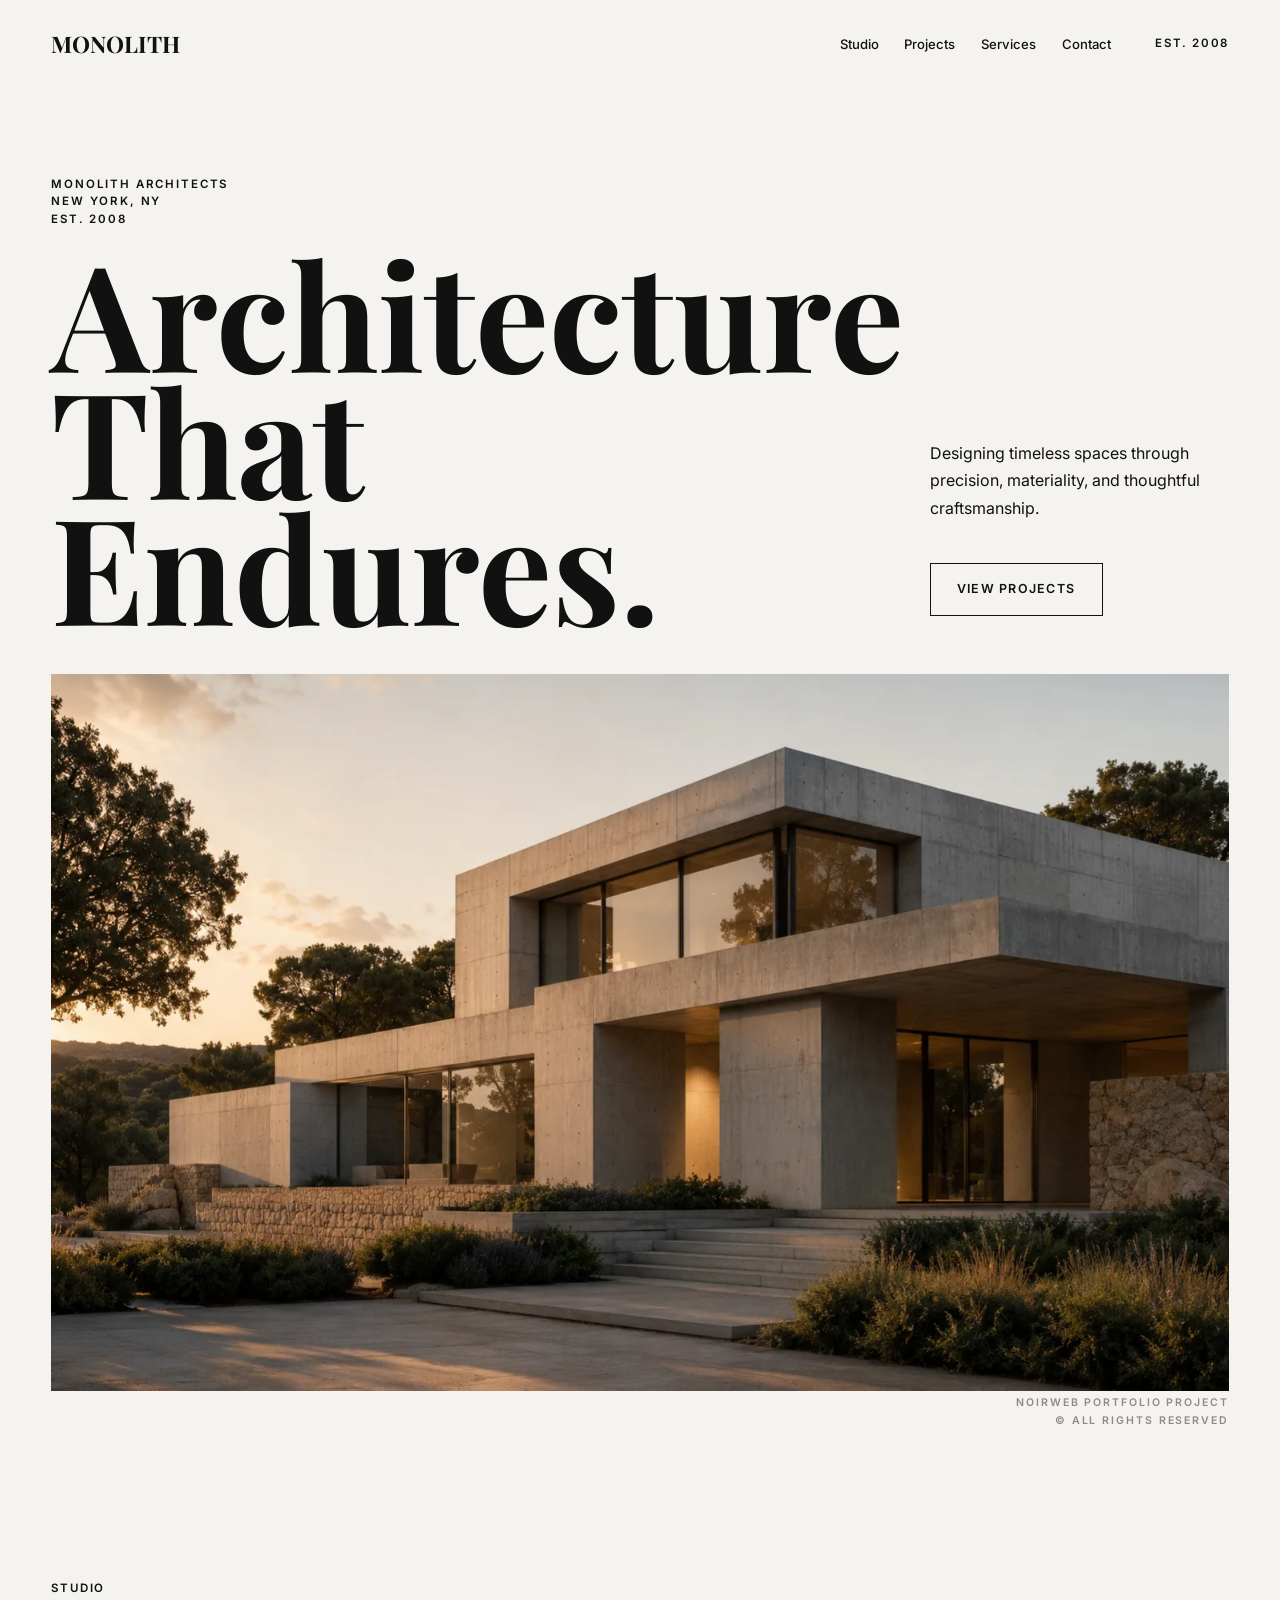
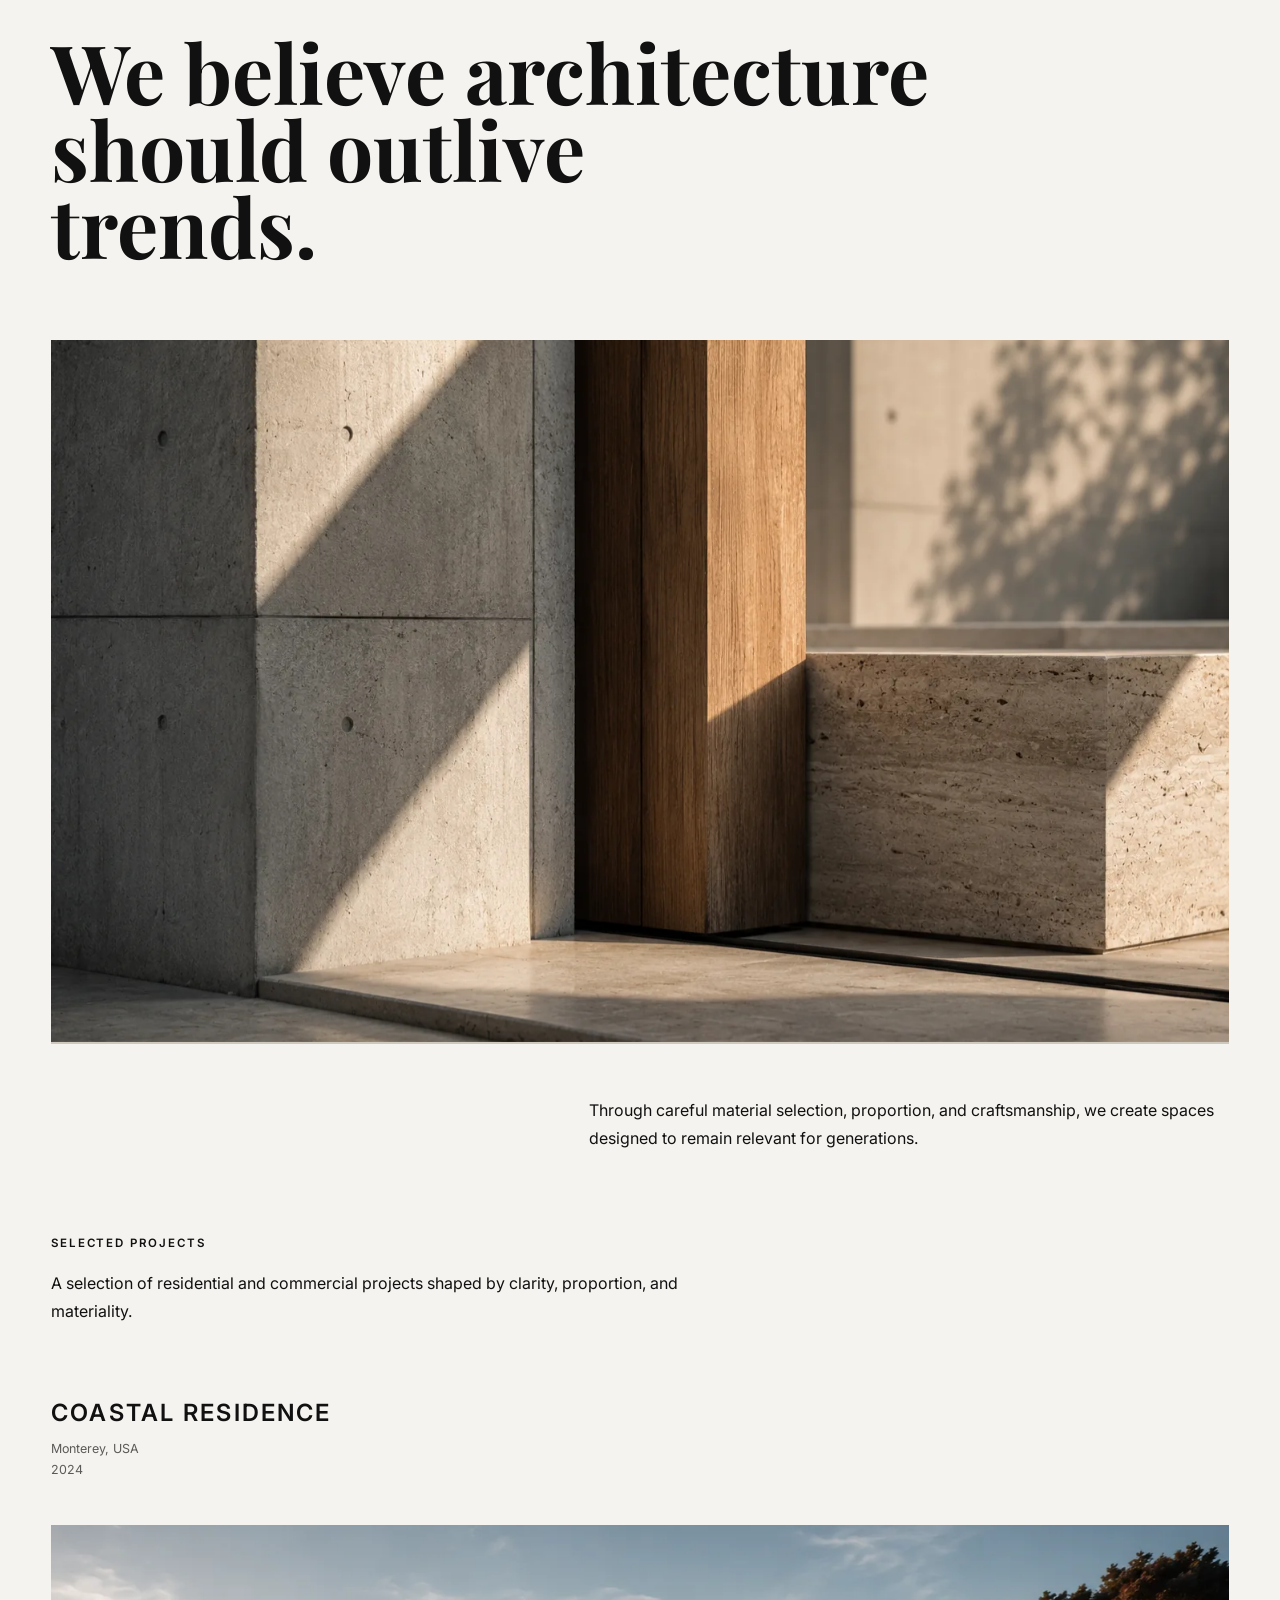
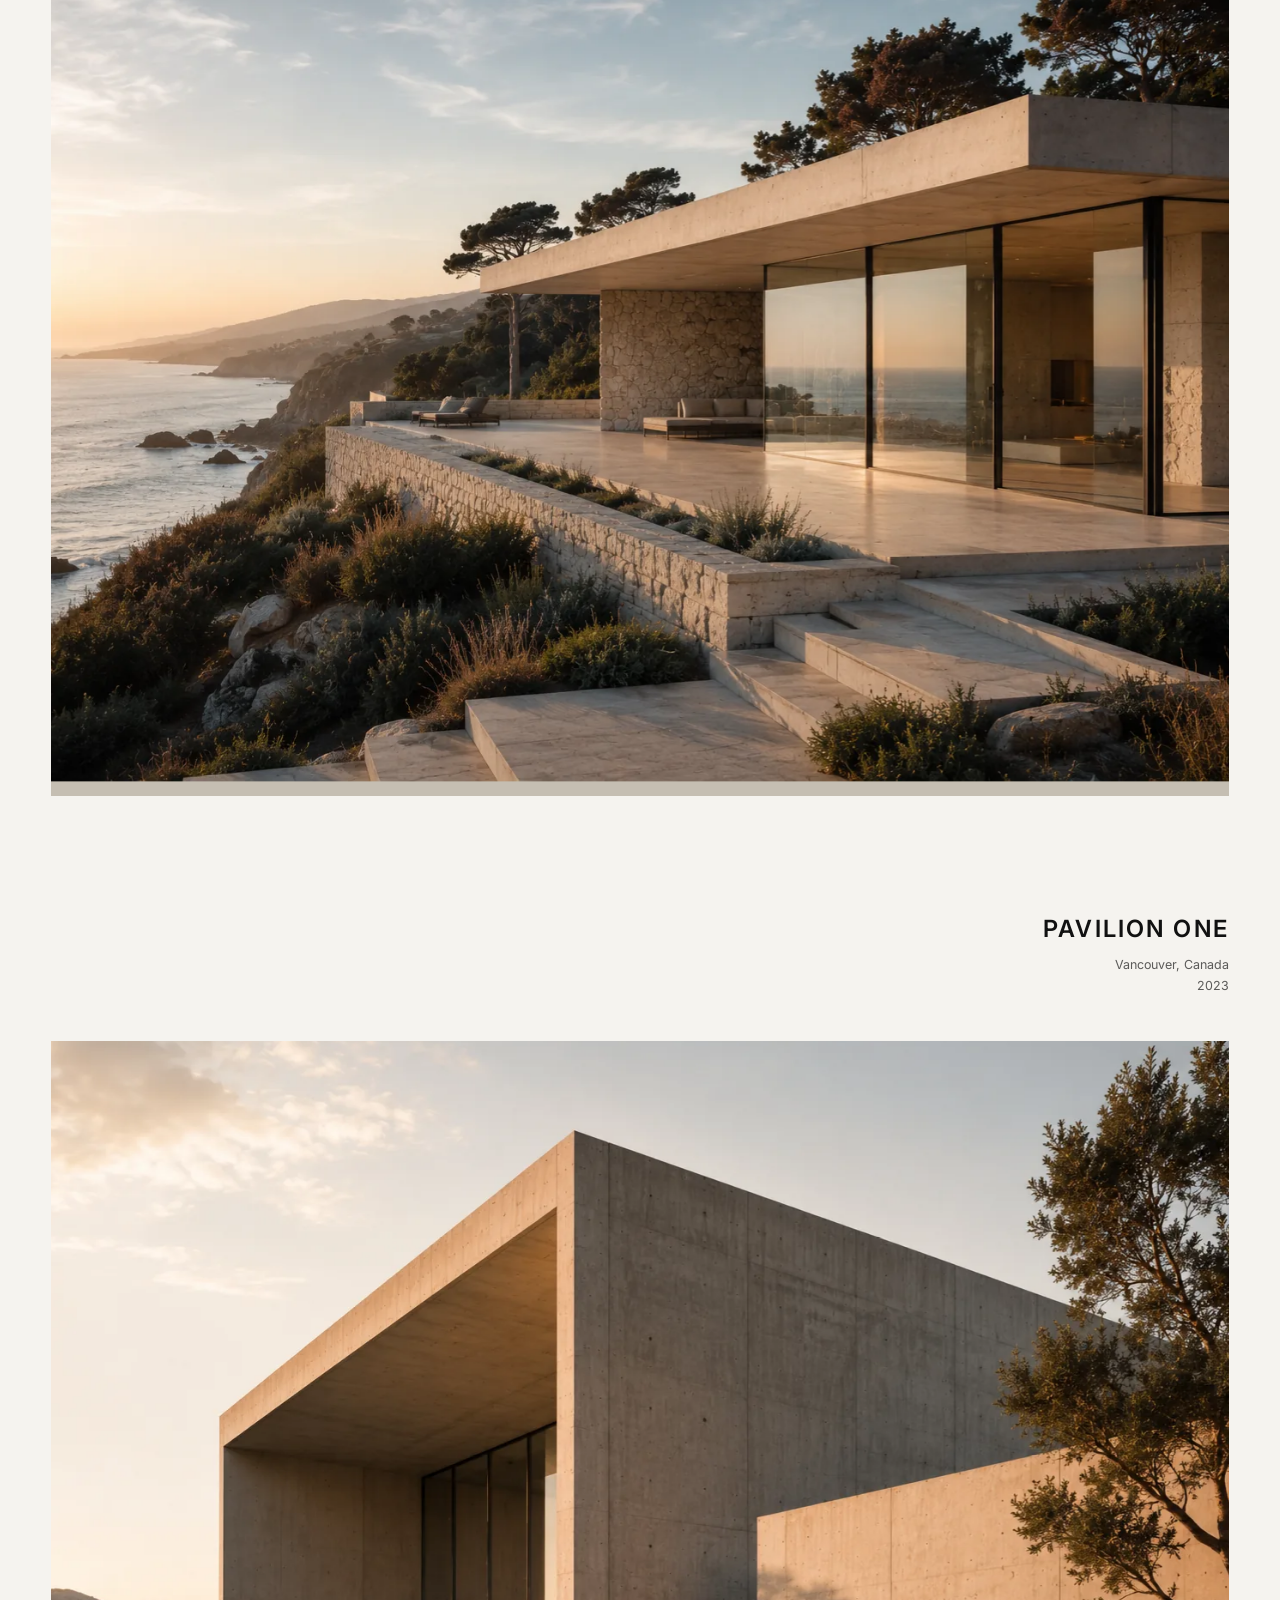
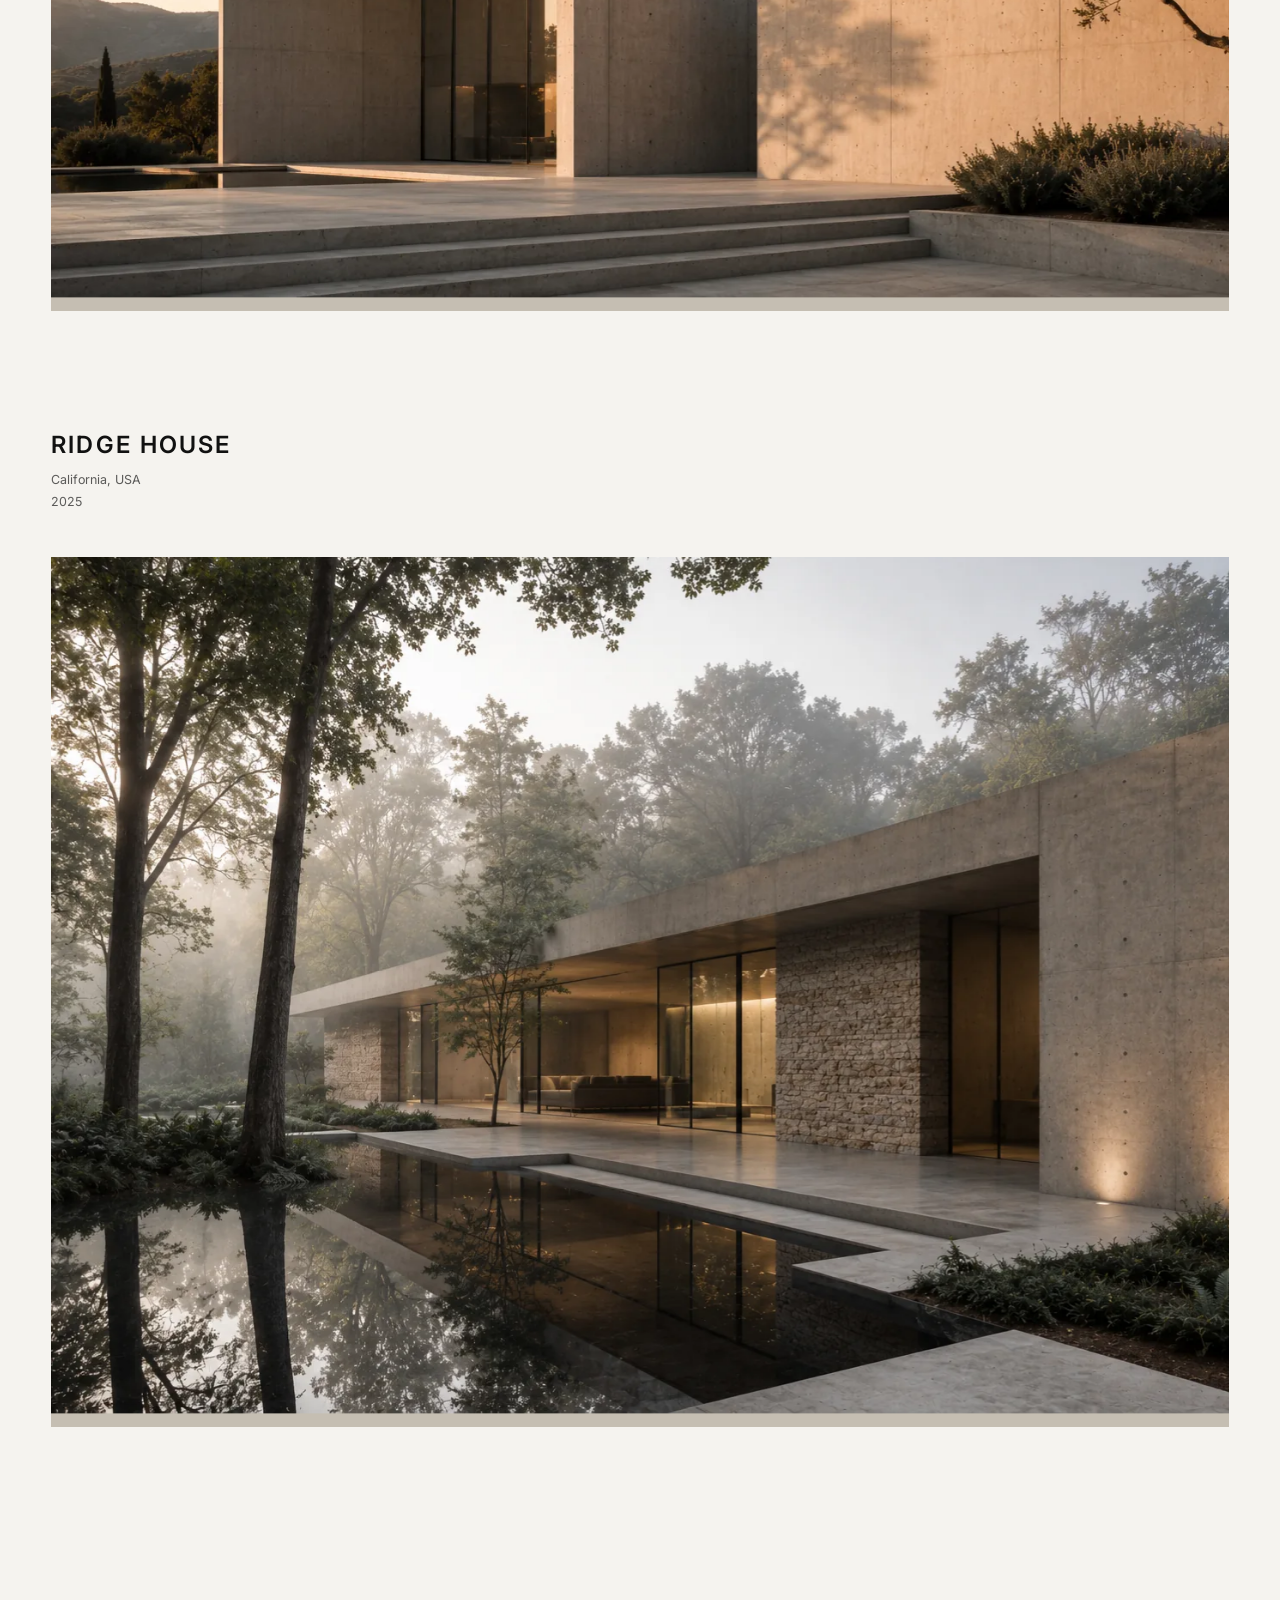
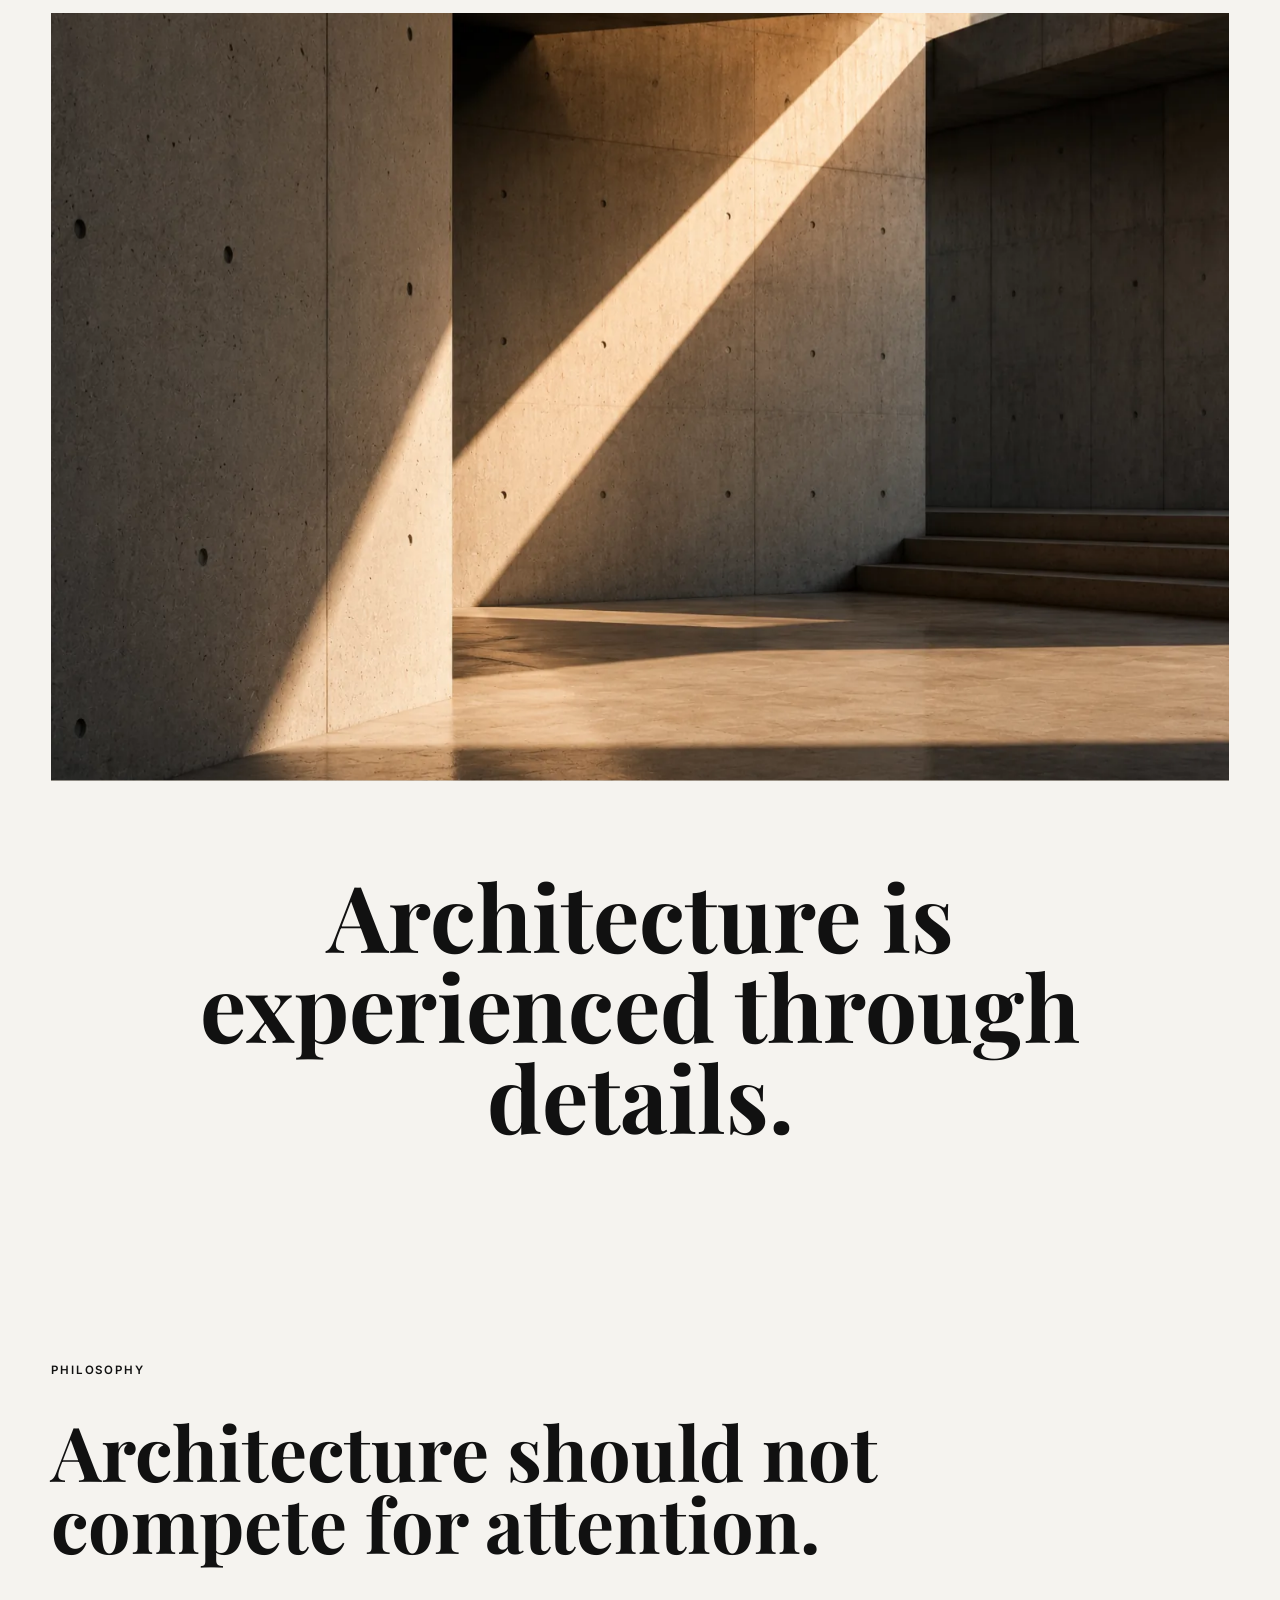
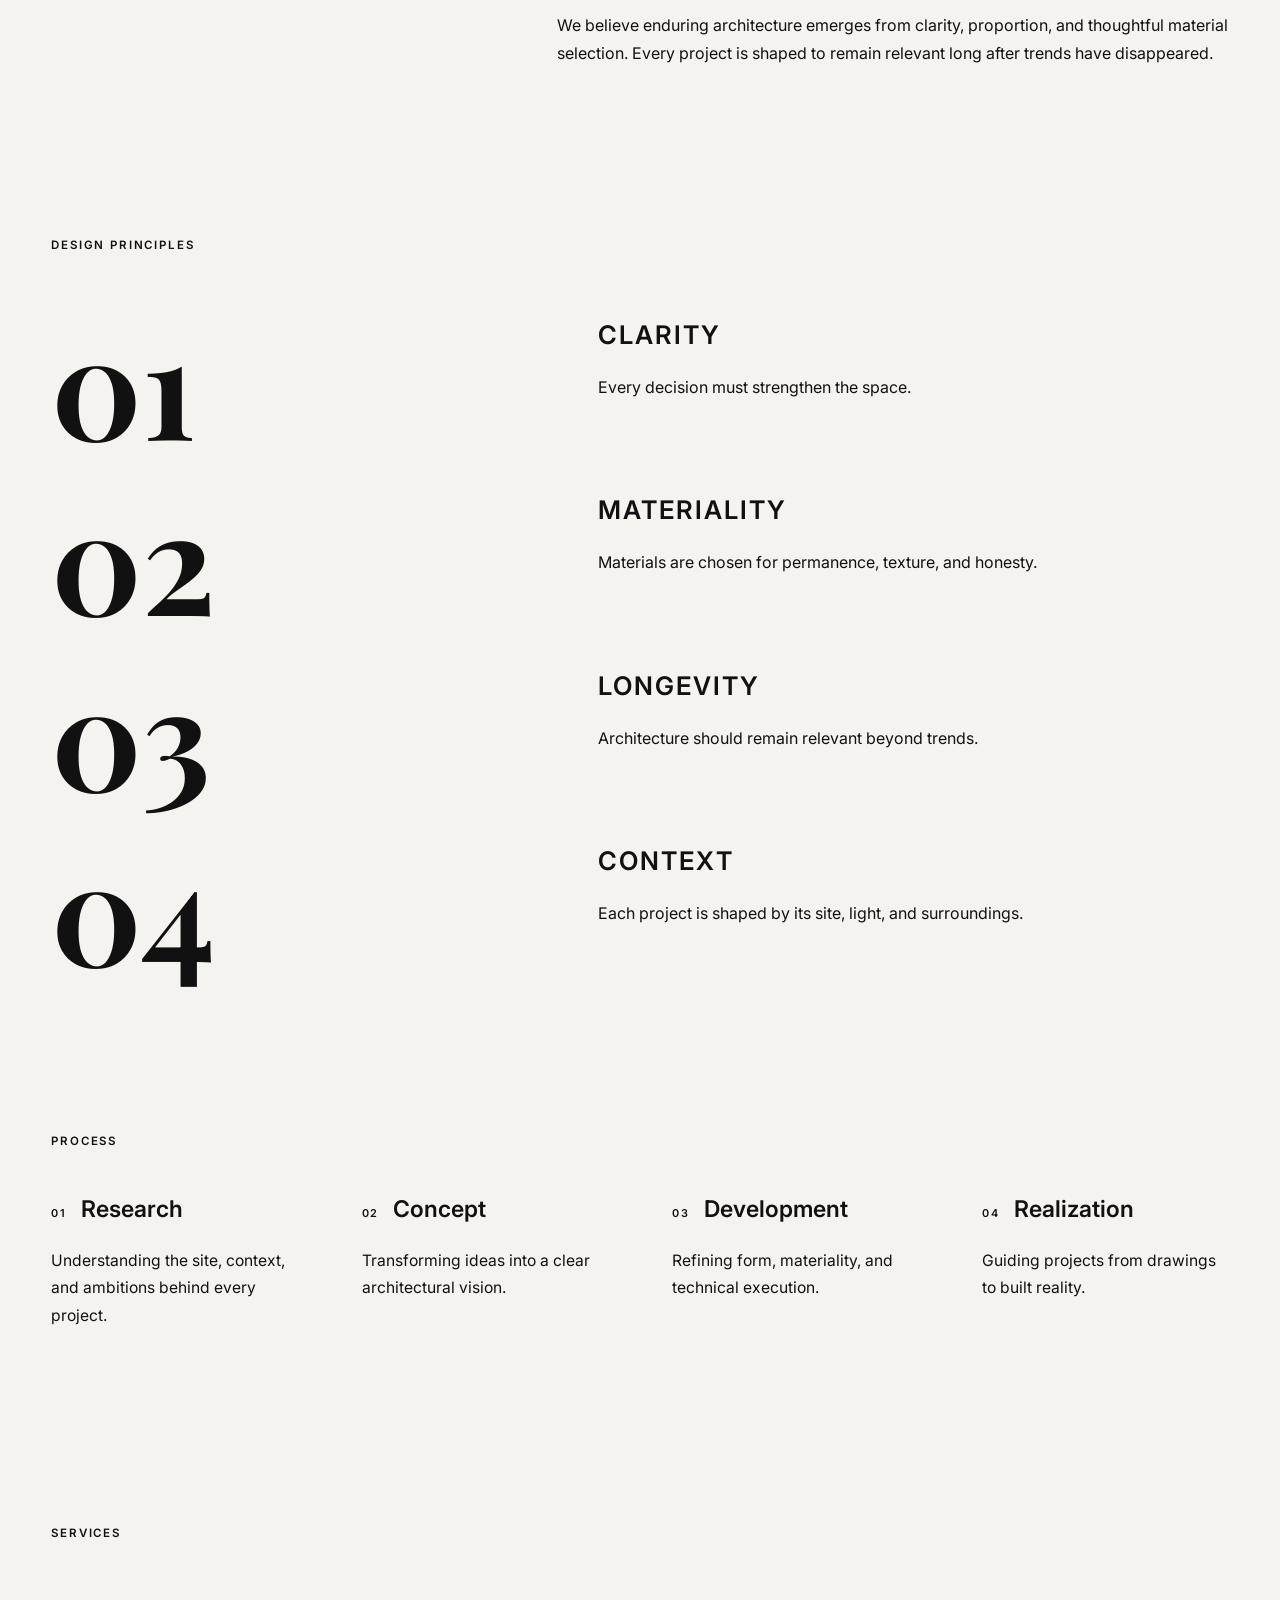
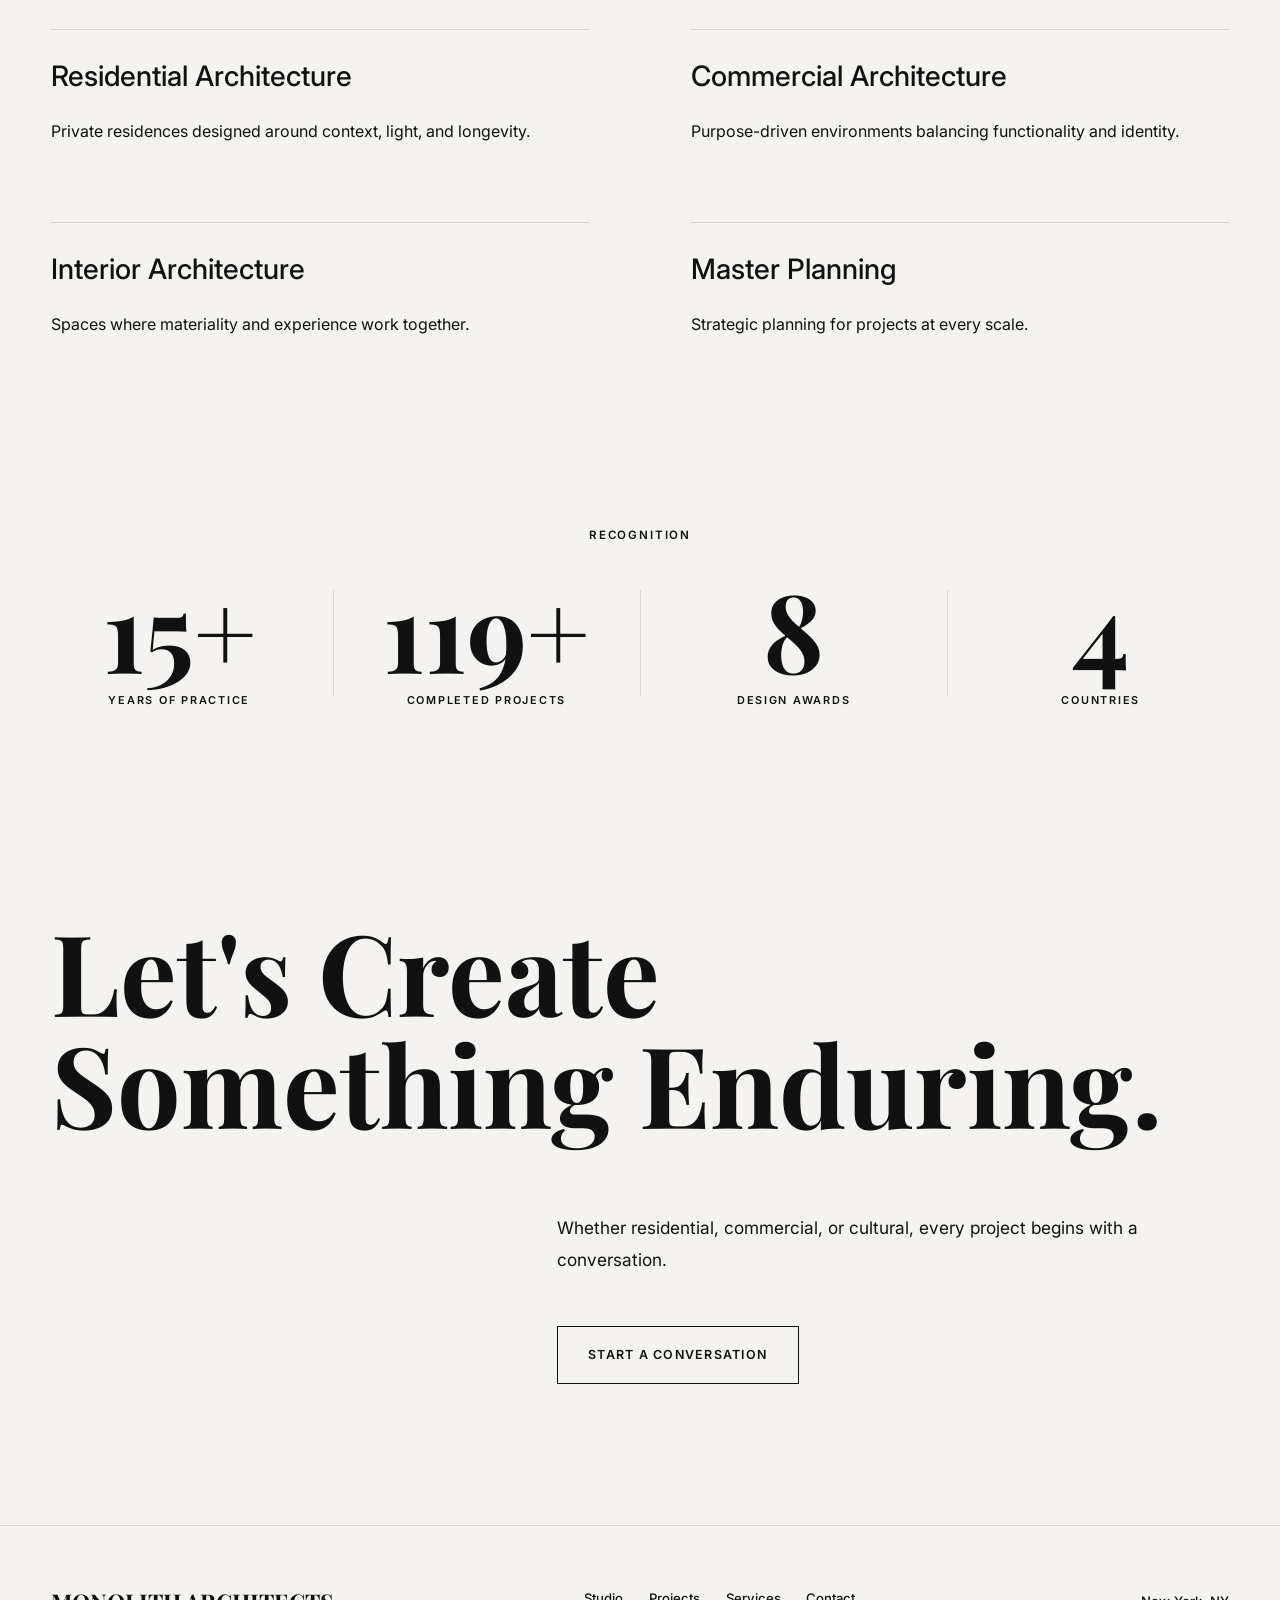
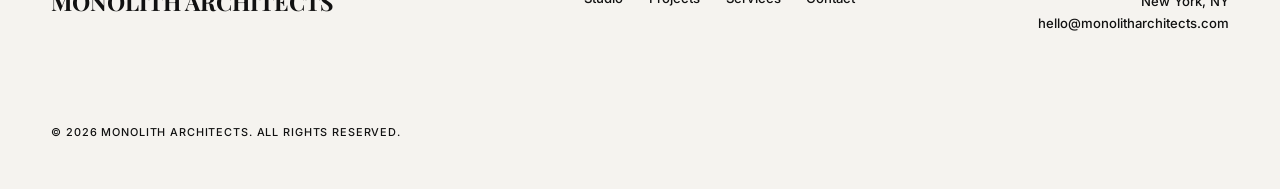
==== commit 7554d11b: "feat(seo): add production SEO foundation" ====
--- a/work/architecture-studio/index.html
+++ b/work/architecture-studio/index.html
@@ -5,9 +5,16 @@
     <meta name="viewport" content="width=device-width, initial-scale=1.0" />
     <meta
       name="description"
-      content="Monolith Architects is a New York architecture studio designing timeless residential and commercial spaces through precision, materiality, and craftsmanship."
+      content="Portfolio case study by NoirWeb Studio showcasing an architecture studio website for Monolith Architects, focused on editorial design, accessibility, performance, and user experience."
     />
-    <title>Monolith Architects | Architecture Studio</title>
+    <title>Monolith Architects | Architecture Studio Website | NoirWeb Studio</title>
+    <link rel="canonical" href="https://noirweb-studio.netlify.app/work/architecture-studio/" />
+    <meta property="og:title" content="Monolith Architects | Architecture Studio Website | NoirWeb Studio" />
+    <meta property="og:description" content="Portfolio case study by NoirWeb Studio showcasing an architecture studio website for Monolith Architects, focused on editorial design, accessibility, performance, and user experience." />
+    <meta property="og:url" content="https://noirweb-studio.netlify.app/work/architecture-studio/" />
+    <meta name="twitter:card" content="summary" />
+    <meta name="twitter:title" content="Monolith Architects | Architecture Studio Website | NoirWeb Studio" />
+    <meta name="twitter:description" content="Portfolio case study by NoirWeb Studio showcasing an architecture studio website for Monolith Architects, focused on editorial design, accessibility, performance, and user experience." />
     <link rel="icon" href="assets/favicon.svg" type="image/svg+xml" />
     <link rel="preconnect" href="https://fonts.googleapis.com" />
     <link rel="preconnect" href="https://fonts.gstatic.com" crossorigin />
